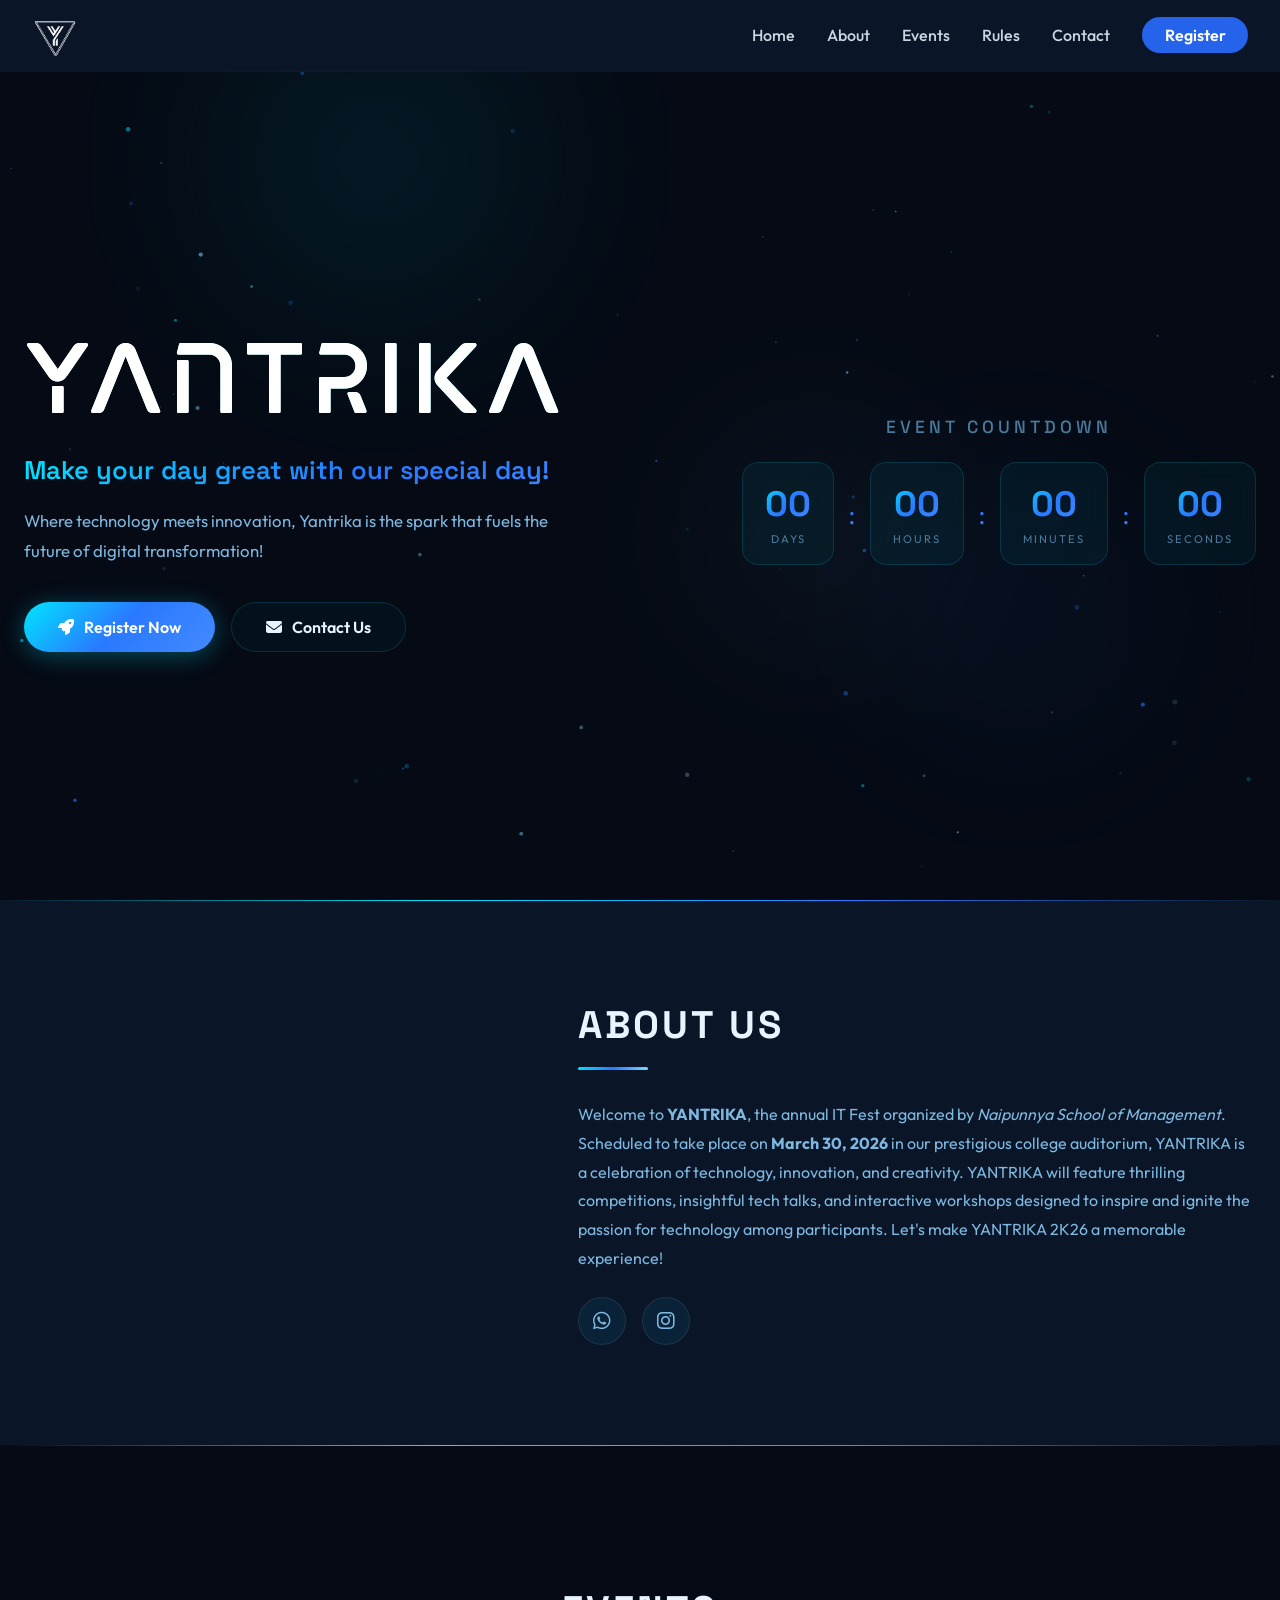
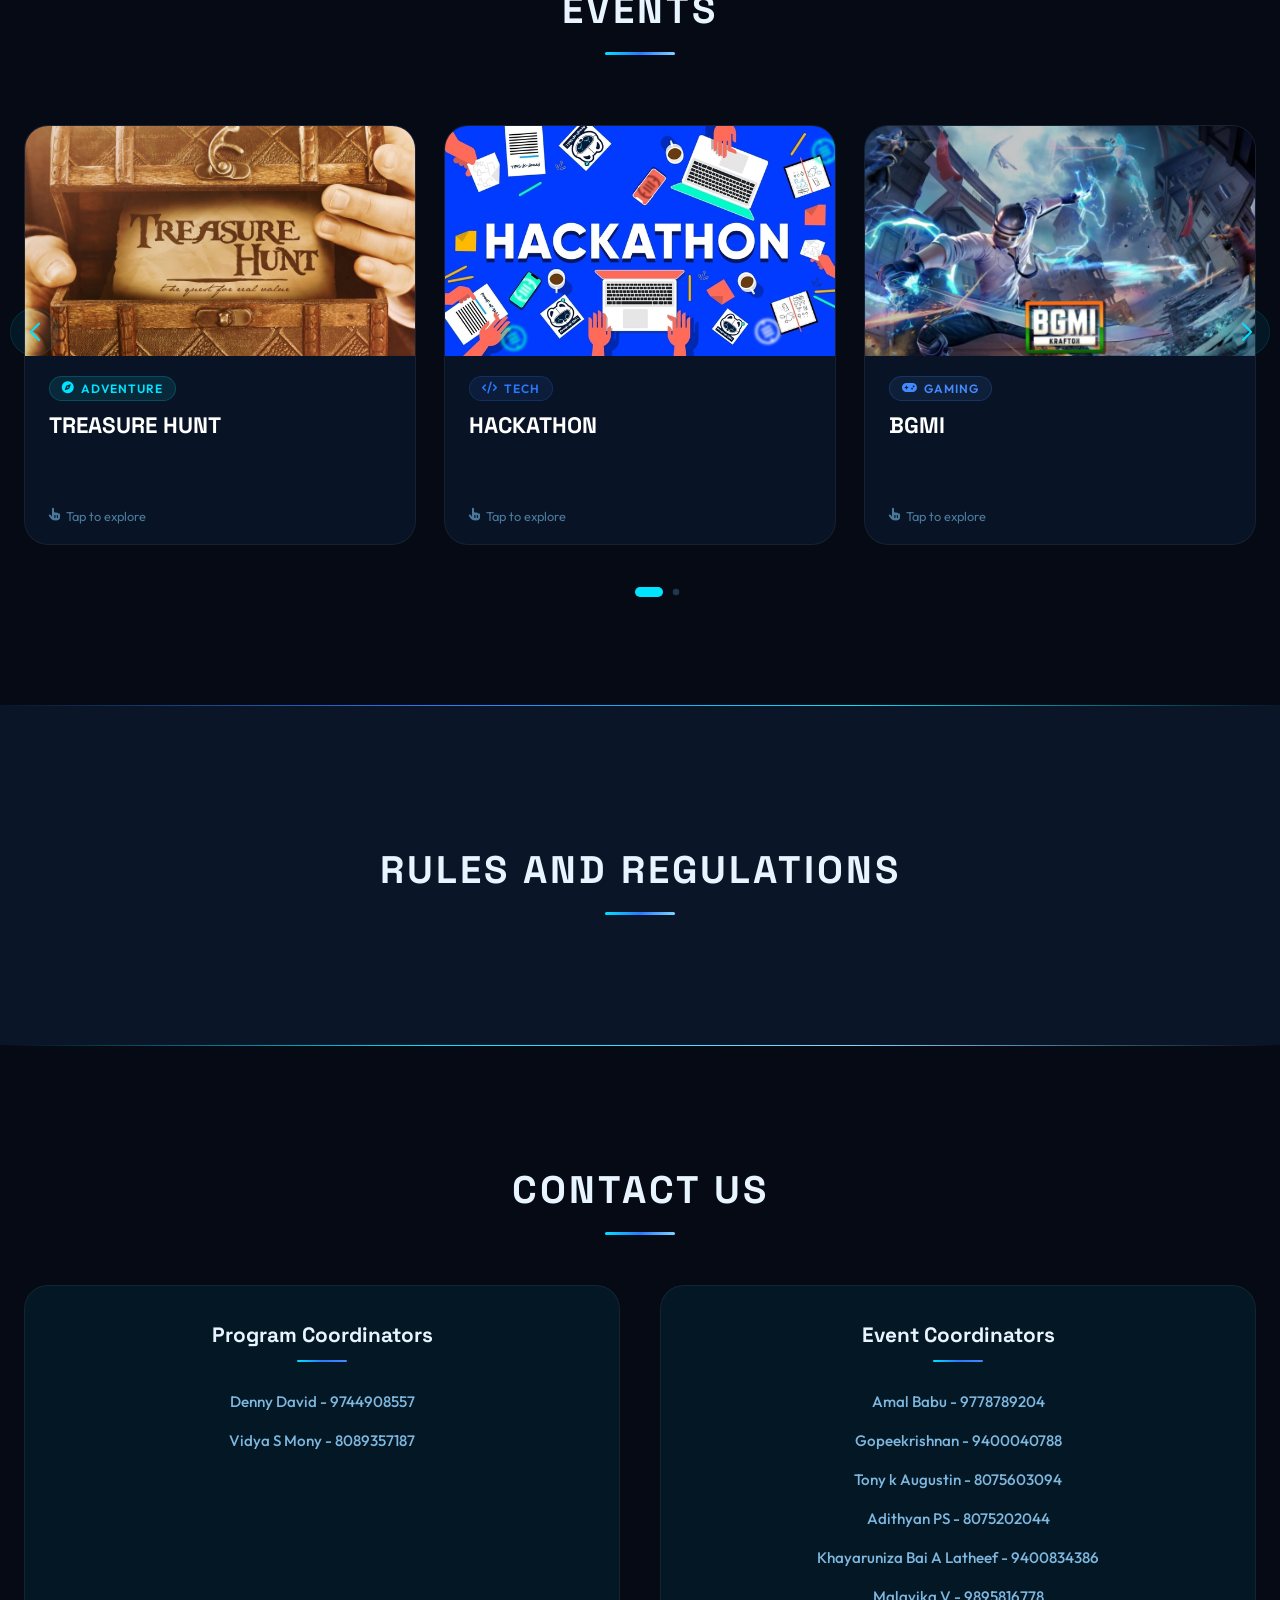
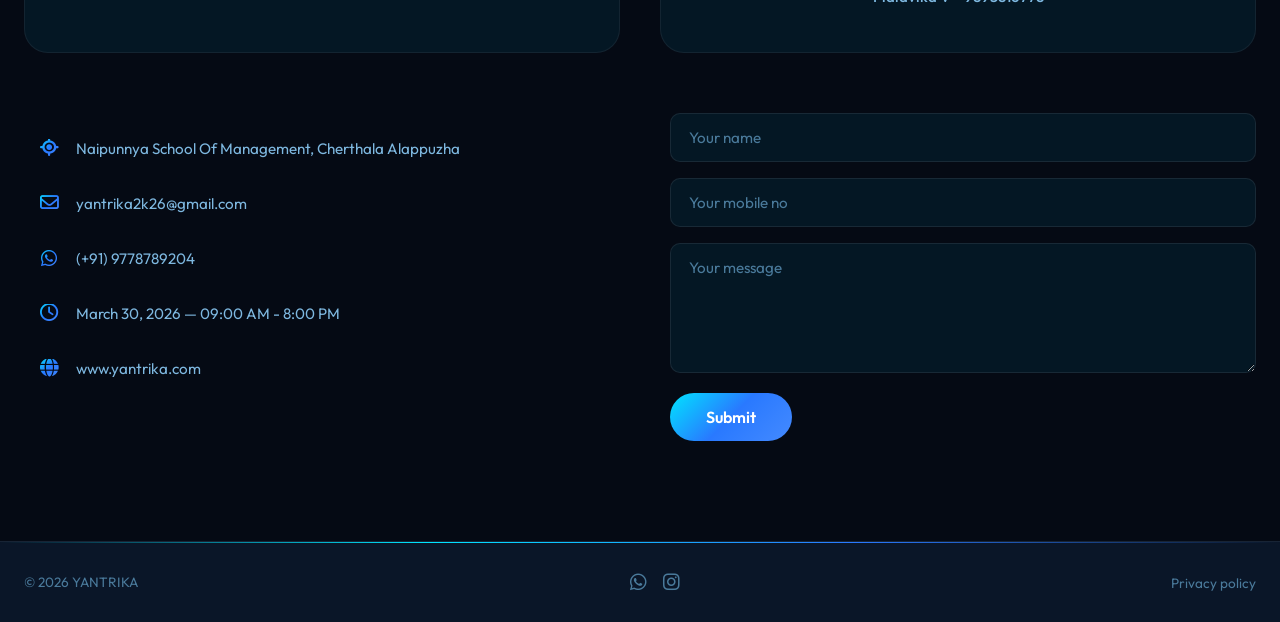
==== index.html @ 9c5369d5 "first commit" ====
<!DOCTYPE html>
<html lang="en">
  <head>
    <meta charset="UTF-8" />
    <meta name="viewport" content="width=device-width, initial-scale=1.0" />
    <title>Yantrika 2K26 - IT Fest | Naipunnya School of Management</title>
    <meta name="description" content="YANTRIKA 2K26 — the annual IT Fest by Naipunnya School of Management. Competitions, tech talks, gaming, and more. Register now!" />
    <link rel="stylesheet" href="https://cdnjs.cloudflare.com/ajax/libs/font-awesome/6.6.0/css/all.min.css" />
    <link rel="stylesheet" href="https://cdn.jsdelivr.net/npm/swiper@11/swiper-bundle.min.css" />
    <script src="https://ajax.googleapis.com/ajax/libs/jquery/3.5.1/jquery.min.js"></script>
    <script type="module" src="https://ajax.googleapis.com/ajax/libs/model-viewer/4.0.0/model-viewer.min.js"></script>
    <link rel="stylesheet" href="./styles.css" />
  </head>
  <body>
    <!-- Navbar -->
    <header>
      <!-- <nav class="navbar">
        <a href="#" class="nav-logo">
          <h2 class="logo-text"><img src="./yantrika-images/yantrika.png" alt="Yantrika Logo"></h2>
        </a>
        <ul class="nav-menu">
          <button id="menu-close-button" class="fas fa-times"></button>
          <li class="nav-item"><a href="#" class="nav-link">Home</a></li>
          <li class="nav-item"><a href="#about" class="nav-link">About</a></li>
          <li class="nav-item"><a href="#events" class="nav-link">Events</a></li>
          <li class="nav-item"><a href="#rules" class="nav-link">Rules</a></li>
          <li class="nav-item"><a href="#contact" class="nav-link">Contact</a></li>
          <li class="nav-item"><a href="https://docs.google.com/forms/d/e/1FAIpQLSdMAK3N2_PCzqhsFvhlyOdtZt3FZMfPoFVZkqa5NTaTAF0Fag/viewform?usp=dialog" class="nav-link register-link">Register</a></li>
        </ul>
        <button id="menu-open-button" class="fas fa-bars"></button>
      </nav> -->

      <nav class="navbar">
      <a href="index.html" class="nav-logo">
        <img src="./yantrika-images/yantrika.png" alt="Yantrika Logo" style="height:45px;">
      </a>
      <ul class="nav-menu">
        <button id="menu-close-button" class="fas fa-times"></button>
        <li class="nav-item"><a href="index.html" class="nav-link">Home</a></li>
        <li class="nav-item"><a href="index.html#about" class="nav-link">About</a></li>
        <li class="nav-item"><a href="index.html#events" class="nav-link">Events</a></li>
        <li class="nav-item"><a href="index.html#rules" class="nav-link">Rules</a></li>
        <li class="nav-item"><a href="index.html#contact" class="nav-link">Contact</a></li>
        <li class="nav-item"><a
            href="https://docs.google.com/forms/d/e/1FAIpQLSdMAK3N2_PCzqhsFvhlyOdtZt3FZMfPoFVZkqa5NTaTAF0Fag/viewform?usp=dialog"
            class="nav-link register-link">Register</a></li>
      </ul>
      <button id="menu-open-button" class="fas fa-bars"></button>
    </nav>
    </header>

    <main>
      <!-- Hero Section -->
      <section class="hero-section">
        <canvas id="particles-canvas"></canvas>
        <div class="hero-bg-gradient">
          <div class="hero-orb hero-orb-1"></div>
          <div class="hero-orb hero-orb-2"></div>
          <div class="hero-orb hero-orb-3"></div>
        </div>
        <div class="section-content">
          <div class="hero-details">
            <h1 class="title">YANTRIKA</h1>
            <h3 class="subtitle">Make your day great with our special day!</h3>
            <p class="description">Where technology meets innovation, Yantrika is the spark that fuels the future of digital transformation!</p>
            <div class="buttons">
              <a href="https://docs.google.com/forms/d/e/1FAIpQLSdMAK3N2_PCzqhsFvhlyOdtZt3FZMfPoFVZkqa5NTaTAF0Fag/viewform?usp=dialog" class="button order-now ripple-container"><i class="fas fa-rocket"></i> Register Now</a>
              <a href="#contact" class="button contact-us ripple-container"><i class="fas fa-envelope"></i> Contact Us</a>
            </div>
          </div>
          <!-- Countdown -->
          <div class="wrapper">
            <div class="countdown-title">Event Countdown</div>
            <div class="count-down">
              <div class="timer day"><div class="count"><div class="numb">00</div><div class="count-text">Days</div></div></div>
              <div class="clone">:</div>
              <div class="timer hour"><div class="count"><div class="numb">00</div><div class="count-text">Hours</div></div></div>
              <div class="clone">:</div>
              <div class="timer min"><div class="count"><div class="numb">00</div><div class="count-text">Minutes</div></div></div>
              <div class="clone">:</div>
              <div class="timer sec"><div class="count"><div class="numb">00</div><div class="count-text">Seconds</div></div></div>
            </div>
          </div>
        </div>
      </section>

      <!-- About Section -->
      <section class="about-section" id="about">
        <div class="section-content">
          <div class="about-image-wrapper reveal-left">
            <model-viewer src="./yantrika-images/yanthrika_blender1.gltf" id="threed" camera-controls auto-rotate disable-zoom interaction-prompt="none"></model-viewer>
          </div>
          <div class="about-details reveal-right">
            <h2 class="section-title">About Us</h2>
            <p class="text">Welcome to <strong>YANTRIKA</strong>, the annual IT Fest organized by <em>Naipunnya School of Management</em>.
                Scheduled to take place on <strong>March 30, 2026</strong> in our prestigious college auditorium, YANTRIKA is
                a celebration of technology, innovation, and creativity.
                YANTRIKA will feature thrilling competitions, insightful tech talks,
                and interactive workshops designed to inspire and ignite the passion for technology among participants.
                Let's make YANTRIKA 2K26 a memorable experience!</p>
            <div class="social-link-list">
              <a href="https://wa.me/+919744908557" class="social-link" aria-label="WhatsApp"><i class="fa-brands fa-whatsapp"></i></a>
              <a href="https://www.instagram.com/yantrika2k26/?utm_source=ig_web_button_share_sheet" class="social-link" aria-label="Instagram"><i class="fa-brands fa-instagram"></i></a>
            </div>
          </div>
        </div>
      </section>

      <!-- Events Section -->
      <section class="events-section" id="events">
        <h2 class="section-title reveal">Events</h2>
        <div class="events-carousel-wrapper">
          <div class="swiper events-swiper">
            <div class="swiper-wrapper">

              <!-- Event 1: Treasure Hunt -->
              <div class="swiper-slide">
                <div class="event-flip-card">
                  <div class="event-flip-inner">
                    <div class="event-flip-front">
                      <img src="./yantrika-images/Trsr-hunt.webp" alt="Treasure Hunt" class="event-card-img" draggable="false">
                      <div class="event-card-content">
                        <span class="event-card-badge"><i class="fas fa-compass"></i> Adventure</span>
                        <h3>TREASURE HUNT</h3>
                        <div class="tap-hint"><i class="fas fa-hand-pointer"></i> Tap to explore</div>
                      </div>
                    </div>
                    <div class="event-flip-back">
                      <h3>TREASURE HUNT</h3>
                      <p>Embark on an exciting adventure in our Treasure Hunt event! Solve clues, discover hidden treasures, and compete for amazing prizes in this fun and challenging race.</p>
                      <a href="./treasure-hunt.html" style="text-decoration: none;"><button class="event-register-btn ripple-container">
                        <span>Register Now</span> <i class="fas fa-arrow-right btn-arrow"></i>
                      </button></a>
                      <div class="back-close-hint">Tap again to go back</div>
                    </div>
                  </div>
                </div>
              </div>

              <!-- Event 2: Hackathon -->
              <div class="swiper-slide">
                <div class="event-flip-card" data-register="https://docs.google.com/forms/d/e/1FAIpQLSfTxFeyY2dZdS5rGk29DKZdwubO1NAHs0NLm7t6WOdiBeQDRw/viewform?usp=dialog">
                  <div class="event-flip-inner">
                    <div class="event-flip-front">
                      <img src="./yantrika-images/Hackathon.jpg" alt="Hackathon" class="event-card-img" draggable="false">
                      <div class="event-card-content">
                        <span class="event-card-badge tech"><i class="fas fa-code"></i> Tech</span>
                        <h3>HACKATHON</h3>
                        <div class="tap-hint"><i class="fas fa-hand-pointer"></i> Tap to explore</div>
                      </div>
                    </div>
                    <div class="event-flip-back">
                      <h3>HACKATHON</h3>
                      <p>Ready to code, create, and conquer? The Hackathon is an intense and exciting competition where innovators, developers, and problem-solvers come together to build creative tech solutions within a limited time.</p>
                      <a href="./hackathon.html" style="text-decoration: none;"><button class="event-register-btn ripple-container">
                        <span>Register Now</span> <i class="fas fa-arrow-right btn-arrow"></i>
                      </button></a>
                      <div class="back-close-hint">Tap again to go back</div>
                    </div>
                  </div>
                </div>
              </div>

              <!-- Event 3: BGMI -->
              <div class="swiper-slide">
                <div class="event-flip-card" data-register="https://docs.google.com/forms/d/e/1FAIpQLSdwTWVc3X33v26xczQDcJAd0901yVoDgQ051wmx0_SLptaxUA/viewform?usp=dialog">
                  <div class="event-flip-inner">
                    <div class="event-flip-front">
                      <img src="./yantrika-images/bgmi.jpg" alt="BGMI" class="event-card-img" draggable="false">
                      <div class="event-card-content">
                        <span class="event-card-badge gaming"><i class="fas fa-gamepad"></i> Gaming</span>
                        <h3>BGMI</h3>
                        <div class="tap-hint"><i class="fas fa-hand-pointer"></i> Tap to explore</div>
                      </div>
                    </div>
                    <div class="event-flip-back">
                      <h3>BGMI</h3>
                      <p>Join us for an action-packed BGMI Gaming Event! Show off your skills, compete with top players, and experience thrilling battles in the ultimate showdown.</p>
                      <a href="./bgmi.html" style="text-decoration: none;"><button class="event-register-btn ripple-container">
                        <span>Register Now</span> <i class="fas fa-arrow-right btn-arrow"></i>
                      </button></a>
                      <div class="back-close-hint">Tap again to go back</div>
                    </div>
                  </div>
                </div>
              </div>

              <!-- Event 4: Web Design -->
              <div class="swiper-slide">
                <div class="event-flip-card" data-register="https://docs.google.com/forms/d/e/1FAIpQLSd5yLmYo_FkUn02bh3rQQkKmn1keSuyJnhtq_fh2b7PnjoenA/viewform?usp=dialog">
                  <div class="event-flip-inner">
                    <div class="event-flip-front">
                      <img src="./yantrika-images/Webdev.jpg" alt="Web Design" class="event-card-img" draggable="false">
                      <div class="event-card-content">
                        <span class="event-card-badge creative"><i class="fas fa-palette"></i> Creative</span>
                        <h3>WEB DESIGN</h3>
                        <div class="tap-hint"><i class="fas fa-hand-pointer"></i> Tap to explore</div>
                      </div>
                    </div>
                    <div class="event-flip-back">
                      <h3>WEB DESIGN</h3>
                      <p>Join us for a dynamic Web Designing Event! Explore the latest trends, tools, and techniques to enhance your design skills and stay ahead.</p>
                      <a href="./web-designing.html" style="text-decoration: none;"><button class="event-register-btn ripple-container">
                        <span>Register Now</span> <i class="fas fa-arrow-right btn-arrow"></i>
                      </button></a>
                      <div class="back-close-hint">Tap again to go back</div>
                    </div>
                  </div>
                </div>
              </div>

              <!-- Event 5: Coding -->
              <div class="swiper-slide">
                <div class="event-flip-card" data-register="https://docs.google.com/forms/d/e/1FAIpQLSd638dTanWUEMoWxDBBDdJOHUmohN7UZIZ2NE_4yZ4W2M1hyg/viewform?usp=dialog">
                  <div class="event-flip-inner">
                    <div class="event-flip-front">
                      <img src="./yantrika-images/codingg.png" alt="Coding" class="event-card-img" draggable="false">
                      <div class="event-card-content">
                        <span class="event-card-badge tech"><i class="fas fa-terminal"></i> Tech</span>
                        <h3>CODING</h3>
                        <div class="tap-hint"><i class="fas fa-hand-pointer"></i> Tap to explore</div>
                      </div>
                    </div>
                    <div class="event-flip-back">
                      <h3>CODING</h3>
                      <p>A high-energy coding event where developers of all levels come together to solve challenges, showcase their skills, and innovate collaboratively.</p>
                      <a href="./coding.html" style="text-decoration: none;"><button class="event-register-btn ripple-container">
                        <span>Register Now</span> <i class="fas fa-arrow-right btn-arrow"></i>
                      </button></a>
                      <div class="back-close-hint">Tap again to go back</div>
                    </div>
                  </div>
                </div>
              </div>

            </div>
            <!-- Pagination -->
            <div class="swiper-pagination"></div>
          </div>
          <!-- Navigation -->
          <div class="swiper-button-prev"></div>
          <div class="swiper-button-next"></div>
        </div>
      </section>

      <!-- Rules Section -->
      <section class="rules-section" id="rules">
        <h2 class="section-title reveal">Rules And Regulations</h2>
      </section>

      <!-- Contact Section -->
      <section class="contact-section" id="contact">
        <h2 class="section-title reveal">Contact Us</h2>
        <div class="cordinators-container">
          <div class="program-cordinators reveal-left">
            <h2 class="contact-head">Program Coordinators</h2>
            <span class="pgm-cord">Denny David - 9744908557</span>
            <span class="pgm-cord">Vidya S Mony - 8089357187</span>
          </div>
          <div class="event-cordinators reveal-right">
            <h2 class="contact-head">Event Coordinators</h2>
            <span class="evnt-cord">Amal Babu - 9778789204</span>
            <span class="evnt-cord">Gopeekrishnan - 9400040788</span>
            <span class="evnt-cord">Tony k Augustin - 8075603094</span>
            <span class="evnt-cord">Adithyan PS - 8075202044</span>
            <span class="evnt-cord">Khayaruniza Bai A Latheef - 9400834386</span>
            <span class="evnt-cord">Malavika V - 9895816778</span>
          </div>
        </div>

        <div class="section-content reveal">
          <ul class="contact-info-list">
            <a href="https://maps.app.goo.gl/aeESE6d2q4P4LQjj7" class="contact-link">
              <li class="contact-info"><i class="fa-solid fa-location-crosshairs"></i><p>Naipunnya School Of Management, Cherthala Alappuzha</p></li>
            </a>
            <a href="mailto:yantrika2k25@gmail.com?subject=Yantrika Enquiry&body=Hello, I hope you are doing well!" class="contact-link">
              <li class="contact-info"><i class="fa-regular fa-envelope"></i><p>yantrika2k26@gmail.com</p></li>
            </a>
            <a href="https://wa.me/+919744908557" class="contact-link">
              <li class="contact-info"><i class="fa-brands fa-whatsapp"></i><p>(+91) 9778789204</p></li>
            </a>
            <li class="contact-info"><i class="fa-regular fa-clock"></i><p>March 30, 2026 — 09:00 AM - 8:00 PM</p></li>
            <a href="#" class="contact-link">
              <li class="contact-info"><i class="fa-solid fa-globe"></i><p>www.yantrika.com</p></li>
            </a>
          </ul>

          <form id="submit-form" class="contact-form" action="">
            <input type="text" placeholder="Your name" class="form-input" name="name" required />
            <input type="number" placeholder="Your mobile no" class="form-input" name="phoneno" required />
            <textarea placeholder="Your message" class="form-input" name="message" required></textarea>
            <div class="btn-container">
              <button type="submit" class="submit-button ripple-container" id="loadbtn">
                <span id="submit-text">Submit</span>
                <div class="loader" id="loader"></div>
              </button>
            </div>
          </form>
        </div>
      </section>

      <!-- Footer -->
      <footer class="footer-section">
        <div class="section-content">
          <p class="copyright-text">&copy; 2026 YANTRIKA</p>
          <div class="social-link-list">
            <a href="https://wa.me/+919744908557" class="social-link" aria-label="WhatsApp"><i class="fa-brands fa-whatsapp"></i></a>
            <a href="https://www.instagram.com/yantrika_2k25?utm_source=ig_web_button_share_sheet&igsh=ZDNlZDc0MzIxNw==" class="social-link" aria-label="Instagram"><i class="fa-brands fa-instagram"></i></a>
          </div>
          <p class="policy-text"><a href="#" class="policy-link">Privacy policy</a></p>
        </div>
      </footer>
    </main>

    <script src="https://cdn.jsdelivr.net/npm/swiper@11/swiper-bundle.min.js"></script>
    <script>
      // ============ PARTICLE SYSTEM (Mouse-Interactive) ============
      const canvas = document.getElementById('particles-canvas');
      const ctx = canvas.getContext('2d');
      let particles = [];
      const PARTICLE_COUNT = 70;
      let mouseX = -1000, mouseY = -1000;

      function resizeCanvas() {
        canvas.width = window.innerWidth;
        canvas.height = window.innerHeight;
      }
      resizeCanvas();
      window.addEventListener('resize', resizeCanvas);

      // Track mouse for particle repulsion
      document.addEventListener('mousemove', (e) => {
        mouseX = e.clientX;
        mouseY = e.clientY;
      });
      document.addEventListener('mouseleave', () => {
        mouseX = -1000;
        mouseY = -1000;
      });

      class Particle {
        constructor() { this.reset(); }
        reset() {
          this.x = Math.random() * canvas.width;
          this.y = Math.random() * canvas.height;
          this.size = Math.random() * 2 + 0.5;
          this.baseSpeedX = (Math.random() - 0.5) * 0.4;
          this.baseSpeedY = (Math.random() - 0.5) * 0.4;
          this.speedX = this.baseSpeedX;
          this.speedY = this.baseSpeedY;
          this.opacity = Math.random() * 0.5 + 0.1;
          const colors = ['0,229,255', '41,121,255', '128,216,255', '68,138,255'];
          this.color = colors[Math.floor(Math.random() * colors.length)];
        }
        update() {
          // Mouse repulsion
          const dx = this.x - mouseX;
          const dy = this.y - mouseY;
          const dist = Math.sqrt(dx * dx + dy * dy);
          if (dist < 120) {
            const force = (120 - dist) / 120;
            this.speedX = this.baseSpeedX + (dx / dist) * force * 2;
            this.speedY = this.baseSpeedY + (dy / dist) * force * 2;
          } else {
            this.speedX += (this.baseSpeedX - this.speedX) * 0.05;
            this.speedY += (this.baseSpeedY - this.speedY) * 0.05;
          }
          this.x += this.speedX;
          this.y += this.speedY;
          if (this.x < 0 || this.x > canvas.width || this.y < 0 || this.y > canvas.height) this.reset();
        }
        draw() {
          ctx.beginPath();
          ctx.arc(this.x, this.y, this.size, 0, Math.PI * 2);
          ctx.fillStyle = `rgba(${this.color},${this.opacity})`;
          ctx.fill();
        }
      }

      for (let i = 0; i < PARTICLE_COUNT; i++) particles.push(new Particle());

      function connectParticles() {
        for (let a = 0; a < particles.length; a++) {
          for (let b = a + 1; b < particles.length; b++) {
            const dx = particles[a].x - particles[b].x;
            const dy = particles[a].y - particles[b].y;
            const dist = Math.sqrt(dx * dx + dy * dy);
            if (dist < 140) {
              ctx.beginPath();
              ctx.strokeStyle = `rgba(0,229,255,${0.06 * (1 - dist / 140)})`;
              ctx.lineWidth = 0.5;
              ctx.moveTo(particles[a].x, particles[a].y);
              ctx.lineTo(particles[b].x, particles[b].y);
              ctx.stroke();
            }
          }
        }
      }

      function animateParticles() {
        ctx.clearRect(0, 0, canvas.width, canvas.height);
        particles.forEach(p => { p.update(); p.draw(); });
        connectParticles();
        requestAnimationFrame(animateParticles);
      }
      animateParticles();

      // ============ SCROLL REVEAL (Staggered) ============
      const revealElements = document.querySelectorAll('.reveal, .reveal-left, .reveal-right');
      const revealObserver = new IntersectionObserver((entries) => {
        entries.forEach((entry, i) => {
          if (entry.isIntersecting) {
            setTimeout(() => entry.target.classList.add('active'), i * 120);
            revealObserver.unobserve(entry.target);
          }
        });
      }, { threshold: 0.12 });
      revealElements.forEach(el => revealObserver.observe(el));

      // ============ NAVBAR SCROLL EFFECT ============
      window.addEventListener('scroll', () => {
        document.querySelector('header').classList.toggle('scrolled', window.scrollY > 50);
      });

      // ============ RIPPLE EFFECT ============
      document.querySelectorAll('.ripple-container').forEach(btn => {
        btn.addEventListener('click', function(e) {
          const ripple = document.createElement('span');
          ripple.classList.add('ripple');
          const rect = this.getBoundingClientRect();
          const size = Math.max(rect.width, rect.height);
          ripple.style.width = ripple.style.height = size + 'px';
          ripple.style.left = (e.clientX - rect.left - size / 2) + 'px';
          ripple.style.top = (e.clientY - rect.top - size / 2) + 'px';
          this.appendChild(ripple);
          setTimeout(() => ripple.remove(), 600);
        });
      });

      // ============ EVENT CARD FLIP ============
      document.querySelectorAll('.event-flip-card').forEach(card => {
        card.addEventListener('click', function(e) {
          // Don't flip if clicking the register button
          if (e.target.closest('.event-register-btn')) return;
          this.classList.toggle('flipped');
        });

        // Long-press glow effect (touch devices)
        let pressTimer;
        card.addEventListener('touchstart', function() {
          pressTimer = setTimeout(() => {
            this.classList.add('press-glow');
          }, 400);
        }, { passive: true });
        card.addEventListener('touchend', function() {
          clearTimeout(pressTimer);
          this.classList.remove('press-glow');
        }, { passive: true });
        card.addEventListener('touchmove', function() {
          clearTimeout(pressTimer);
          this.classList.remove('press-glow');
        }, { passive: true });
      });

      // ============ MAGNETIC TILT ON DESKTOP ============
      if (window.matchMedia('(hover: hover)').matches) {
        document.querySelectorAll('.event-flip-card').forEach(card => {
          card.addEventListener('mousemove', function(e) {
            if (this.classList.contains('flipped')) return;
            const rect = this.getBoundingClientRect();
            const x = e.clientX - rect.left;
            const y = e.clientY - rect.top;
            const centerX = rect.width / 2;
            const centerY = rect.height / 2;
            const rotateX = ((y - centerY) / centerY) * -8;
            const rotateY = ((x - centerX) / centerX) * 8;
            this.querySelector('.event-flip-inner').style.transform =
              `perspective(1200px) rotateX(${rotateX}deg) rotateY(${rotateY}deg)`;
          });
          card.addEventListener('mouseleave', function() {
            if (this.classList.contains('flipped')) {
              this.querySelector('.event-flip-inner').style.transform = 'rotateY(180deg)';
            } else {
              this.querySelector('.event-flip-inner').style.transform = '';
            }
          });
        });
      }

      // ============ SUBMIT BUTTON LOADER ============
      const loadBtn = document.getElementById("loadbtn");
      const loader = document.getElementById("loader");
      const sub_text = document.getElementById("submit-text");
      loadBtn.addEventListener('click', () => {
        loader.style.display = 'inline-block';
        sub_text.style.display = 'none';
        setTimeout(() => {
          loader.style.display = 'none';
          sub_text.style.display = 'inline-block';
        }, 8000);
      });

      // ============ FORM SUBMISSION ============
      $("#submit-form").submit((e) => {
        e.preventDefault();
        $.ajax({
          url: "https://script.google.com/macros/s/AKfycbwiqm01y6f_FlKu3QoY7FQ5zCDjpLobDaKp5ehYGedq3RtAhlD57obuj8NE7p3yIBYP0Q/exec",
          data: $("#submit-form").serialize(),
          method: "post",
          success: function(response) { alert("Form submitted successfully"); window.location.reload(); },
          error: function(err) { alert("Something went wrong"); window.location.href = "#contact"; }
        });
      });

      // ============ COUNTDOWN TIMER ============
      const day = document.querySelector(".day .numb");
      const hour = document.querySelector(".hour .numb");
      const min = document.querySelector(".min .numb");
      const sec = document.querySelector(".sec .numb");
      const countdownTimer = setInterval(() => {
        const now = new Date().getTime();
        const target = new Date('Mar 30, 2026 09:00:00').getTime();
        const diff = target - now;
        if (diff < 0) { clearInterval(countdownTimer); return; }
        const d = Math.floor(diff / (1000*60*60*24));
        const h = Math.floor((diff % (1000*60*60*24)) / (1000*60*60));
        const m = Math.floor((diff % (1000*60*60)) / (1000*60));
        const s = Math.floor((diff % (1000*60)) / 1000);
        day.innerHTML = d < 10 ? '0'+d : d;
        hour.innerHTML = h < 10 ? '0'+h : h;
        min.innerHTML = m < 10 ? '0'+m : m;
        sec.innerHTML = s < 10 ? '0'+s : s;
      }, 1000);

      // ============ MOBILE MENU ============
      // const navbarLinks = document.querySelectorAll(".nav-menu .nav-link");
      //  menuOpenButton = document.querySelector("#menu-open-button");
      //  menuCloseButton = document.querySelector("#menu-close-button");
      // menuOpenButton.addEventListener("click", () => document.body.classList.toggle("show-mobile-menu"));
      // menuCloseButton.addEventListener("click", () => menuOpenButton.click());
      // navbarLinks.forEach(link => link.addEventListener("click", () => menuOpenButton.click()));


      // ---------- mobile menu toggle (fixed: open button now toggles class) ----------
      const menuOpen = document.getElementById('menu-open-button');
      const menuClose = document.getElementById('menu-close-button');
      const body = document.body;

      if (menuOpen) {
        menuOpen.addEventListener('click', () => {
          // Toggle the mobile menu class
          body.classList.toggle('show-mobile-menu');
        });
      }

      if (menuClose) {
        menuClose.addEventListener('click', () => {
          body.classList.remove('show-mobile-menu');
        });
      }

      // close menu when any nav-link is clicked
      document.querySelectorAll('.nav-link').forEach(link => {
        link.addEventListener('click', () => {
          body.classList.remove('show-mobile-menu');
        });
      });

      // ============ EVENTS SWIPER CAROUSEL ============
      const eventsSwiper = new Swiper(".events-swiper", {
        loop: true,
        grabCursor: true,
        spaceBetween: 28,
        centeredSlides: false,
        pagination: {
          el: ".events-carousel-wrapper .swiper-pagination",
          clickable: true,
          dynamicBullets: true
        },
        navigation: {
          nextEl: ".events-carousel-wrapper .swiper-button-next",
          prevEl: ".events-carousel-wrapper .swiper-button-prev"
        },
        breakpoints: {
          0: { slidesPerView: 1, spaceBetween: 16 },
          640: { slidesPerView: 1.5, spaceBetween: 20 },
          768: { slidesPerView: 2, spaceBetween: 24 },
          1024: { slidesPerView: 3, spaceBetween: 28 }
        }
      });

      // ============ SMOOTH SCROLL WITH OFFSET ============
      document.querySelectorAll('a[href^="#"]').forEach(anchor => {
        anchor.addEventListener('click', function(e) {
          const targetId = this.getAttribute('href');
          if (targetId === '#') return;
          e.preventDefault();
          const target = document.querySelector(targetId);
          if (target) {
            const offset = document.querySelector('header').offsetHeight + 10;
            window.scrollTo({
              top: target.offsetTop - offset,
              behavior: 'smooth'
            });
          }
        });
      });

      // ============ TOUCH ACTIVE STATES ============
      document.querySelectorAll('.button, .submit-button, .social-link, .event-register-btn, .nav-link').forEach(el => {
        el.addEventListener('touchstart', function() { this.style.opacity = '0.85'; }, { passive: true });
        el.addEventListener('touchend', function() { this.style.opacity = ''; }, { passive: true });
      });
    </script>
  </body>
</html>
---- styles.css ----
/* Google Fonts */
@import url("https://fonts.googleapis.com/css2?family=Inter:wght@300;400;500;600;700&family=Space+Grotesk:wght@400;500;600;700&family=Outfit:wght@300;400;500;600;700&display=swap");

@font-face {
  font-family: "blade rounded";
  src: url("./yantrika-images/Bladerounded-Regular.ttf") format("truetype");
  font-weight: normal;
  font-style: normal;
}

/* === CSS RESET & TOKENS === */
*,
*::before,
*::after {
  margin: 0;
  padding: 0;
  box-sizing: border-box;
}

:root {
  --bg-primary: #050a14;
  --bg-secondary: #0a1628;
  --bg-tertiary: #0f1d33;
  --bg-card: rgba(10, 22, 40, 0.85);
  --bg-glass: rgba(0, 200, 255, 0.03);
  --bg-glass-strong: rgba(0, 200, 255, 0.07);
  --text-primary: #e8f4ff;
  --text-secondary: #7eb8e0;
  --text-muted: #4a7a9b;
  --accent-neon: #00e5ff;
  --accent-blue: #2979ff;
  --accent-ice: #80d8ff;
  --accent-electric: #448aff;
  --gradient-main: linear-gradient(135deg, #00e5ff, #2979ff, #80d8ff);
  --gradient-warm: linear-gradient(135deg, #00e5ff, #2979ff, #448aff);
  --gradient-cool: linear-gradient(135deg, #80d8ff, #00e5ff);
  --gradient-card: linear-gradient(135deg, rgba(0,229,255,0.1), rgba(41,121,255,0.1));
  --gradient-border: linear-gradient(135deg, #00e5ff, #2979ff, #80d8ff, #448aff);
  --glow-neon: 0 0 25px rgba(0,229,255,0.4);
  --glow-blue: 0 0 25px rgba(41,121,255,0.35);
  --glow-ice: 0 0 25px rgba(128,216,255,0.3);
  --radius-sm: 10px;
  --radius-md: 16px;
  --radius-lg: 24px;
  --radius-xl: 32px;
  --radius-full: 9999px;
  --max-width: 1300px;
  --transition: 0.35s cubic-bezier(0.4, 0, 0.2, 1);
  --spring: 0.5s cubic-bezier(0.34, 1.56, 0.64, 1);
}

html {
  scroll-behavior: smooth;
}
body {
  font-family: "Outfit", "Inter", sans-serif;
  background: var(--bg-primary);
  color: var(--text-primary);
  overflow-x: hidden;
  -webkit-tap-highlight-color: transparent;
}
ul {
  list-style: none;
}
a {
  text-decoration: none;
  color: inherit;
}
button {
  cursor: pointer;
  background: none;
  border: none;
  font-family: inherit;
}
img {
  max-width: 100%;
  display: block;
}

/* === UTILITY === */
.section-content {
  max-width: var(--max-width);
  margin: 0 auto;
  padding: 0 24px;
}

/* === SCROLL REVEAL ANIMATIONS === */
.reveal {
  opacity: 0;
  transform: translateY(50px);
  transition:
    opacity 0.9s cubic-bezier(0.16, 1, 0.3, 1),
    transform 0.9s cubic-bezier(0.16, 1, 0.3, 1);
}
.reveal.active {
  opacity: 1;
  transform: translateY(0);
}
.reveal-left {
  opacity: 0;
  transform: translateX(-70px);
  transition:
    opacity 0.9s cubic-bezier(0.16, 1, 0.3, 1),
    transform 0.9s cubic-bezier(0.16, 1, 0.3, 1);
}
.reveal-left.active {
  opacity: 1;
  transform: translateX(0);
}
.reveal-right {
  opacity: 0;
  transform: translateX(70px);
  transition:
    opacity 0.9s cubic-bezier(0.16, 1, 0.3, 1),
    transform 0.9s cubic-bezier(0.16, 1, 0.3, 1);
}
.reveal-right.active {
  opacity: 1;
  transform: translateX(0);
}

/* === RIPPLE EFFECT === */
.ripple-container {
  position: relative;
  overflow: hidden;
}
.ripple {
  position: absolute;
  border-radius: 50%;
  background: rgba(255, 255, 255, 0.25);
  transform: scale(0);
  animation: ripple-anim 0.6s ease-out forwards;
  pointer-events: none;
}
@keyframes ripple-anim {
  to {
    transform: scale(4);
    opacity: 0;
  }
}

/* === NAVBAR === */
header {
  position: fixed;
  top: 0;
  width: 100%;
  z-index: 100;
  background: rgba(9, 9, 11, 0.5);
  backdrop-filter: blur(24px);
  -webkit-backdrop-filter: blur(24px);
  border-bottom: 1px solid rgba(255, 255, 255, 0.05);
  transition: var(--transition);
}
header.scrolled {
  background: rgba(9, 9, 11, 0.92);
  box-shadow: 0 4px 40px rgba(0, 0, 0, 0.5);
}
/* .navbar {
  display: flex;
  align-items: center;
  justify-content: space-between;
  max-width: var(--max-width);
  margin: 0 auto;
  padding: 4px 24px;
}
.nav-logo .logo-text {
  display: flex;
  align-items: center;
}
.logo-text img {
  height: 70px;
  width: auto;
  transition: var(--transition);
}
.logo-text img:hover { filter: drop-shadow(0 0 12px rgba(0,229,255,0.5)); }
.nav-menu {
  display: flex;
  gap: 6px;
  align-items: center;
}
.nav-menu .nav-link {
  padding: 8px 18px;
  color: var(--text-secondary);
  font-size: 0.95rem;
  font-weight: 500;
  border-radius: var(--radius-full);
  transition: var(--transition);
  position: relative;
}
.nav-menu .nav-link:hover {
  color: #fff;
  background: var(--bg-glass-strong);
}
.nav-menu .nav-link::after {
  content: "";
  position: absolute;
  bottom: 2px;
  left: 50%;
  transform: translateX(-50%) scaleX(0);
  width: 20px; height: 2px; background: var(--accent-neon); border-radius: 2px;
  transition: transform 0.3s cubic-bezier(0.34, 1.56, 0.64, 1);
}
.nav-menu .nav-link:hover::after {
  transform: translateX(-50%) scaleX(1);
}
.nav-menu .nav-link.register-link {
  background: var(--gradient-warm);
  color: #fff;
  padding: 8px 24px;
  font-weight: 600;
  border-radius: var(--radius-full);
}
.nav-menu .nav-link.register-link::after {
  display: none;
}
.nav-menu .nav-link.register-link:hover {
  opacity: 0.9; box-shadow: var(--glow-neon);
  transform: translateY(-1px);
}
.navbar #menu-open-button,
.navbar #menu-close-button {
  display: none;
} */

.navbar {
      max-width: 1300px;
      margin: 0 auto;
      padding: 0.8rem 2rem;
      display: flex;
      align-items: center;
      position: relative;
      justify-content: space-between;
      background: var(--bg-secondary);
    }

    .nav-logo img {
      height: 70px;
      display: flex;
      width: auto;
    }

    .nav-menu {
      display: flex;
      list-style: none;
      gap: 2rem;
      background: var(--bg-secondary);
      position: relative;
      align-items: center;
    }

    .nav-link {
      text-decoration: none;
      color: #cbd5e0;
      font-weight: 500;
      transition: color 0.2s;
      font-size: 1rem;
    }

    .nav-link:hover {
      color: #60a5fa;
      /* accent blue */
    }

    .register-link {
      background: #2563eb;
      color: white;
      padding: 0.5rem 1.4rem;
      border-radius: 40px;
      font-weight: 600;
    }

    .register-link:hover {
      background: #3b82f6;
      color: white;
    }

    #menu-open-button,
    #menu-close-button {
      display: none;
      background: none;
      border: none;
      color: white;
      font-size: 1.8rem;
      cursor: pointer;
      margin-right: 30px;
    }

/* === HERO SECTION === */
.hero-section {
  min-height: 100vh;
  position: relative;
  overflow: hidden;
  background: var(--bg-primary);
}
#particles-canvas {
  position: absolute;
  top: 0;
  left: 0;
  width: 100%;
  height: 100%;
  z-index: 1;
  pointer-events: none;
}
.hero-section .hero-bg-gradient {
  position: absolute;
  top: 0;
  left: 0;
  width: 100%;
  height: 100%;
  z-index: 1;
}
.hero-orb {
  position: absolute;
  border-radius: 50%;
  filter: blur(80px);
  opacity: 0.4;
  animation: orbFloat 8s ease-in-out infinite;
}
.hero-orb-1 {
  width: 500px; height: 500px; top: -10%; left: 10%;
  background: radial-gradient(circle, rgba(0,229,255,0.25), transparent 70%);
  animation-delay: 0s;
}
.hero-orb-2 {
  width: 400px; height: 400px; bottom: 10%; right: 5%;
  background: radial-gradient(circle, rgba(41,121,255,0.2), transparent 70%);
  animation-delay: -3s;
}
.hero-orb-3 {
  width: 350px; height: 350px; top: 40%; left: 50%;
  background: radial-gradient(circle, rgba(128,216,255,0.18), transparent 70%);
  animation-delay: -5s;
}
@keyframes orbFloat {
  0%,
  100% {
    transform: translate(0, 0) scale(1);
  }
  33% {
    transform: translate(30px, -20px) scale(1.05);
  }
  66% {
    transform: translate(-20px, 15px) scale(0.95);
  }
}

.hero-section .section-content {
  display: flex;
  align-items: center;
  justify-content: space-between;
  min-height: 100vh;
  padding-top: 80px;
  position: relative;
  z-index: 2;
}
.hero-details {
  max-width: 55%;
}
.hero-details .title {
  font-family: "blade rounded";
  font-size: clamp(48px, 8vw, 100px);
  color: #fff;
  letter-spacing: 6px;
  line-height: 1.1;
  background: linear-gradient(135deg, #fff 0%, #00e5ff 50%, #80d8ff 100%);
  /* -webkit-background-clip: text; -webkit-text-fill-color: transparent; */
  background-clip: text;
  animation: titleShimmer 4s ease-in-out infinite;
  background-size: 200% 200%;
}
@keyframes titleShimmer {
  0%,
  100% {
    background-position: 0% 50%;
  }
  50% {
    background-position: 100% 50%;
  }
}
.hero-details .subtitle {
  font-family: "Space Grotesk", sans-serif;
  font-size: clamp(1.1rem, 2.5vw, 1.6rem);
  font-weight: 600;
  margin-top: 16px;
  background: var(--gradient-warm);
  -webkit-background-clip: text;
  -webkit-text-fill-color: transparent;
  background-clip: text;
}
.hero-details .description {
  max-width: 80%;
  margin: 20px 0 36px;
  font-size: 1.05rem;
  color: var(--text-secondary);
  line-height: 1.8;
}
.hero-details .buttons {
  display: flex;
  gap: 16px;
  flex-wrap: wrap;
}
.hero-details .button {
  padding: 14px 34px;
  border-radius: var(--radius-full);
  font-size: 1rem;
  font-weight: 600;
  transition: var(--transition);
  display: inline-flex;
  align-items: center;
  gap: 10px;
  position: relative;
  overflow: hidden;
}
.hero-details .button.order-now {
  background: var(--gradient-warm); color: #fff;
  box-shadow: 0 4px 25px rgba(0,229,255,0.3);
}
.hero-details .button.order-now:hover {
  transform: translateY(-3px) scale(1.02);
  box-shadow: 0 10px 40px rgba(0,229,255,0.45);
}
.hero-details .button.order-now:active {
  transform: translateY(0) scale(0.98);
}
.hero-details .button.contact-us {
  border: 1.5px solid rgba(0,229,255,0.15); color: var(--text-primary);
  background: var(--bg-glass);
}
.hero-details .button.contact-us:hover {
  border-color: var(--accent-neon); color: var(--accent-neon);
  background: rgba(0,229,255,0.08); transform: translateY(-3px);
}
.hero-details .button.contact-us:active {
  transform: translateY(0) scale(0.98);
}

/* === COUNTDOWN === */
.wrapper {
  text-align: center;
  padding: 0;
}
.wrapper .countdown-title {
  font-family: "Space Grotesk", sans-serif;
  font-size: 1.1rem;
  font-weight: 500;
  color: var(--text-muted);
  text-transform: uppercase;
  letter-spacing: 4px;
  margin-bottom: 24px;
}
.count-down {
  display: flex;
  align-items: center;
  justify-content: center;
  gap: 14px;
}
.count-down .timer {
  background: rgba(0,229,255,0.05); border: 1px solid rgba(0,229,255,0.15);
  border-radius: var(--radius-md); padding: 18px 22px; min-width: 85px;
  backdrop-filter: blur(10px); transition: var(--transition);
  position: relative; overflow: hidden;
}
.count-down .timer::before {
  content: ""; position: absolute; inset: 0;
  background: linear-gradient(135deg, rgba(0,229,255,0.08), rgba(41,121,255,0.05));
  opacity: 0;
  transition: opacity 0.3s;
}
.count-down .timer:hover::before {
  opacity: 1;
}
.count-down .timer:hover { transform: translateY(-2px); box-shadow: var(--glow-neon); }
.count-down .timer .numb {
  font-family: "Space Grotesk", sans-serif;
  font-size: 2.2rem;
  font-weight: 700;
  background: var(--gradient-warm);
  -webkit-background-clip: text;
  -webkit-text-fill-color: transparent;
  background-clip: text;
  position: relative;
  z-index: 1;
}
.count-down .timer .count-text {
  font-size: 0.7rem;
  color: var(--text-muted);
  text-transform: uppercase;
  letter-spacing: 2px;
  margin-top: 6px;
  position: relative;
  z-index: 1;
}
.count-down .clone {
  font-size: 1.8rem;
  font-weight: 300;
  background: var(--gradient-warm);
  -webkit-background-clip: text;
  -webkit-text-fill-color: transparent;
  background-clip: text;
}

/* === SECTION TITLES === */
.section-title {
  font-family: "Space Grotesk", sans-serif;
  text-align: center;
  font-size: clamp(1.6rem, 3.5vw, 2.4rem);
  font-weight: 700;
  padding: 60px 0 50px;
  text-transform: uppercase;
  letter-spacing: 3px;
}
.section-title::after {
  content: "";
  display: block;
  width: 70px;
  height: 3px;
  margin: 18px auto 0;
  background: var(--gradient-main);
  border-radius: var(--radius-full);
  animation: titleLineGlow 2s ease-in-out infinite;
}
@keyframes titleLineGlow {
  0%, 100% { box-shadow: 0 0 8px rgba(0,229,255,0.3); width: 70px; }
  50% { box-shadow: 0 0 16px rgba(41,121,255,0.4); width: 90px; }
}

/* === ABOUT SECTION === */
.about-section {
  padding: 100px 0;
  background: var(--bg-secondary);
  position: relative;
}
.about-section::before {
  content: ""; position: absolute; top: 0; left: 0; right: 0; height: 1px;
  background: linear-gradient(90deg, transparent, var(--accent-neon), var(--accent-blue), transparent);
}
.about-section .section-content {
  display: flex;
  gap: 60px;
  align-items: center;
  justify-content: space-between;
}
.about-section .about-image-wrapper {
  flex-shrink: 0;
}
#threed {
  height: 420px;
  width: 380px;
}
.about-section .about-details {
  max-width: 55%;
}
.about-section .about-details .section-title {
  padding: 0;
  text-align: left;
}
.about-section .about-details .section-title::after {
  margin: 18px 0 0;
}
.about-section .about-details .text {
  line-height: 1.8;
  margin: 30px 0 24px;
  font-size: 1rem;
  color: var(--text-secondary);
}
.about-section .social-link-list {
  display: flex;
  gap: 16px;
}
.about-section .social-link-list .social-link {
  width: 48px;
  height: 48px;
  display: flex;
  align-items: center;
  justify-content: center;
  border-radius: var(--radius-full);
  background: var(--bg-glass-strong);
  border: 1px solid rgba(255, 255, 255, 0.08);
  color: var(--text-secondary);
  font-size: 1.25rem;
  transition: var(--spring);
}
.about-section .social-link-list .social-link:hover {
  color: #fff; border-color: var(--accent-neon);
  box-shadow: var(--glow-neon); transform: translateY(-4px) scale(1.1);
}
.about-section .social-link-list .social-link:active {
  transform: translateY(0) scale(0.95);
}

/* === EVENTS SECTION === */
.events-section {
  padding: 80px 0 100px;
  background: var(--bg-primary);
  position: relative;
}
.events-section::before {
  content: ""; position: absolute; top: 0; left: 0; right: 0; height: 1px;
  background: linear-gradient(90deg, transparent, var(--accent-neon), var(--accent-electric), transparent);
}

/* Swiper Carousel */
.events-carousel-wrapper {
  max-width: var(--max-width);
  margin: 0 auto;
  padding: 0 24px;
  position: relative;
}
.events-swiper {
  overflow: hidden;
  padding: 20px 0 60px;
}
.events-swiper .swiper-slide {
  height: auto;
}

/* Flip Card */
.event-flip-card {
  perspective: 1200px;
  width: 100%;
  height: 420px;
  cursor: pointer;
  -webkit-tap-highlight-color: transparent;
}
.event-flip-inner {
  position: relative;
  width: 100%;
  height: 100%;
  transition: transform 0.7s cubic-bezier(0.4, 0, 0.2, 1);
  transform-style: preserve-3d;
}
.event-flip-card.flipped .event-flip-inner {
  transform: rotateY(180deg);
}

.event-flip-front,
.event-flip-back {
  position: absolute;
  inset: 0;
  border-radius: var(--radius-lg);
  backface-visibility: hidden;
  -webkit-backface-visibility: hidden;
  overflow: hidden;
}

/* Front of card */
.event-flip-front {
  background: var(--bg-card);
  border: 1px solid rgba(255, 255, 255, 0.06);
  display: flex;
  flex-direction: column;
}
.event-flip-front .event-card-img {
  width: 100%;
  height: 55%;
  object-fit: cover;
  transition: transform 0.5s ease;
}
.event-flip-card:hover .event-card-img {
  transform: scale(1.05);
}
.event-flip-front .event-card-content {
  padding: 20px 24px;
  flex: 1;
  display: flex;
  flex-direction: column;
  justify-content: center;
}
.event-card-badge {
  display: inline-flex; align-items: center; gap: 6px;
  padding: 4px 12px; border-radius: var(--radius-full); font-size: 0.75rem;
  font-weight: 600; text-transform: uppercase; letter-spacing: 1px;
  width: fit-content; margin-bottom: 10px;
  background: rgba(0,229,255,0.1); color: var(--accent-neon);
  border: 1px solid rgba(0,229,255,0.2);
}
.event-card-badge.tech { background: rgba(41,121,255,0.1); color: var(--accent-blue); border-color: rgba(41,121,255,0.2); }
.event-card-badge.gaming { background: rgba(68,138,255,0.1); color: var(--accent-electric); border-color: rgba(68,138,255,0.2); }
.event-card-badge.creative { background: rgba(128,216,255,0.1); color: var(--accent-ice); border-color: rgba(128,216,255,0.2); }

.event-flip-front h3 {
  font-family: "Space Grotesk", sans-serif;
  font-size: 1.4rem;
  font-weight: 700;
  color: #fff;
  margin-bottom: 8px;
}
.event-flip-front .tap-hint {
  font-size: 0.8rem;
  color: var(--text-muted);
  display: flex;
  align-items: center;
  gap: 6px;
  margin-top: auto;
}
.tap-hint i {
  animation: tapPulse 2s ease-in-out infinite;
}
@keyframes tapPulse {
  0%,
  100% {
    transform: scale(1);
    opacity: 0.6;
  }
  50% {
    transform: scale(1.2);
    opacity: 1;
  }
}

/* Back of card */
.event-flip-back {
  background: var(--bg-card);
  border: 1px solid rgba(255, 255, 255, 0.06);
  transform: rotateY(180deg);
  display: flex;
  flex-direction: column;
  padding: 28px;
  position: relative;
}
.event-flip-back::before {
  content: "";
  position: absolute;
  inset: 0;
  border-radius: var(--radius-lg);
  padding: 1.5px;
  background: var(--gradient-border);
  -webkit-mask:
    linear-gradient(#fff 0 0) content-box,
    linear-gradient(#fff 0 0);
  mask:
    linear-gradient(#fff 0 0) content-box,
    linear-gradient(#fff 0 0);
  -webkit-mask-composite: xor;
  mask-composite: exclude;
}
.event-flip-back h3 {
  font-family: "Space Grotesk", sans-serif;
  font-size: 1.3rem;
  font-weight: 700;
  color: #fff;
  margin-bottom: 16px;
  background: var(--gradient-warm);
  -webkit-background-clip: text;
  -webkit-text-fill-color: transparent;
  background-clip: text;
}
.event-flip-back p {
  font-size: 0.92rem;
  line-height: 1.75;
  color: var(--text-secondary);
  flex: 1;
}
.event-register-btn {
  display: inline-flex;
  align-items: center;
  justify-content: center;
  gap: 10px;
  padding: 12px 28px;
  border-radius: var(--radius-full);
  font-size: 0.95rem;
  font-weight: 600;
  color: #fff;
  background: var(--gradient-warm);
  border: none;
  cursor: pointer;
  transition: var(--transition);
  margin-top: 20px;
  width: 100%;
  font-family: "Outfit", sans-serif;
  position: relative;
  overflow: hidden;
}
.event-register-btn .btn-arrow {
  transition: transform 0.3s cubic-bezier(0.34, 1.56, 0.64, 1);
}
.event-register-btn:hover .btn-arrow {
  transform: translateX(4px);
}
.event-register-btn:hover {
  box-shadow: 0 8px 30px rgba(0,229,255,0.35);
  transform: translateY(-2px);
}
.event-register-btn:active {
  transform: translateY(0) scale(0.97);
}

.event-flip-back .back-close-hint {
  font-size: 0.75rem;
  color: var(--text-muted);
  text-align: center;
  margin-top: 12px;
}

/* Card hover glow */
.event-flip-card::after {
  content: "";
  position: absolute;
  inset: -2px;
  border-radius: var(--radius-lg);
  background: var(--gradient-border);
  opacity: 0;
  transition: opacity 0.4s;
  z-index: -1;
  filter: blur(12px);
}
.event-flip-card:hover::after {
  opacity: 0.3;
}

/* Long press glow */
.event-flip-card.press-glow::after {
  opacity: 0.6;
}

/* Swiper navigation */
.events-carousel-wrapper .swiper-button-next,
.events-carousel-wrapper .swiper-button-prev {
  color: var(--accent-neon); width: 48px; height: 48px;
  background: var(--bg-glass-strong); border: 1px solid rgba(0,229,255,0.1);
  border-radius: 50%; transition: var(--spring);
  top: 45%;
}
.events-carousel-wrapper .swiper-button-next::after,
.events-carousel-wrapper .swiper-button-prev::after { font-size: 18px; font-weight: 700; }
.events-carousel-wrapper .swiper-button-next:hover,
.events-carousel-wrapper .swiper-button-prev:hover {
  background: rgba(0,229,255,0.12); box-shadow: var(--glow-neon);
  transform: scale(1.1);
}
.events-carousel-wrapper .swiper-pagination-bullet {
  background: var(--text-muted);
  opacity: 0.4;
  transition: var(--transition);
  width: 10px;
  height: 10px;
}
.events-carousel-wrapper .swiper-pagination-bullet-active {
  background: var(--accent-neon); opacity: 1; width: 28px;
  border-radius: var(--radius-full);
}

/* === RULES SECTION === */
.rules-section {
  padding: 80px 0;
  background: var(--bg-secondary);
  position: relative;
  text-align: center;
}
.rules-section::before {
  content: ""; position: absolute; top: 0; left: 0; right: 0; height: 1px;
  background: linear-gradient(90deg, transparent, var(--accent-blue), var(--accent-neon), transparent);
}
.rules-section .section-title {
  color: var(--text-primary);
}

/* === CONTACT SECTION === */
.contact-section {
  padding: 60px 0 100px;
  background: var(--bg-primary);
  position: relative;
}
.contact-section::before {
  content: ""; position: absolute; top: 0; left: 0; right: 0; height: 1px;
  background: linear-gradient(90deg, transparent, var(--accent-neon), var(--accent-ice), transparent);
}
.contact-section .section-title {
  color: var(--text-primary);
}

/* Coordinators */
.cordinators-container {
  display: grid;
  grid-template-columns: 1fr 1fr;
  gap: 40px;
  max-width: var(--max-width);
  margin: 0 auto 60px;
  padding: 0 24px;
}
.program-cordinators,
.event-cordinators {
  background: var(--bg-glass-strong);
  border: 1px solid rgba(255, 255, 255, 0.06);
  border-radius: var(--radius-lg);
  padding: 36px 28px;
  text-align: center;
  transition: var(--transition);
  position: relative;
  overflow: hidden;
}
.program-cordinators::before,
.event-cordinators::before {
  content: "";
  position: absolute;
  top: 0;
  left: -100%;
  width: 100%;
  height: 2px;
  background: var(--gradient-main);
  transition: left 0.6s ease;
}
.program-cordinators:hover::before, .event-cordinators:hover::before { left: 0; }
.program-cordinators:hover, .event-cordinators:hover {
  border-color: rgba(0,229,255,0.15);
  box-shadow: 0 10px 40px rgba(0, 0, 0, 0.3);
  transform: translateY(-4px);
}

.contact-head {
  font-family: "Space Grotesk", sans-serif;
  font-size: 1.3rem;
  font-weight: 700;
  margin-bottom: 20px;
  color: var(--text-primary);
}
.contact-head::after {
  content: "";
  display: block;
  width: 50px;
  height: 2px;
  margin: 12px auto 0;
  background: var(--gradient-warm);
  border-radius: var(--radius-full);
}
.pgm-cord,
.evnt-cord {
  display: block;
  padding: 10px 0;
  color: var(--text-secondary);
  font-size: 0.95rem;
  font-weight: 500;
  user-select: auto;
  transition: var(--transition);
}
.pgm-cord:hover, .evnt-cord:hover { color: var(--accent-neon); }

/* Contact Info & Form */
.contact-section .section-content {
  display: flex;
  gap: 60px;
  align-items: flex-start;
  justify-content: space-between;
}
.contact-info-list {
  flex: 1;
}
.contact-info {
  display: flex;
  gap: 16px;
  margin: 16px 0;
  align-items: center;
  padding: 10px 14px;
  border-radius: var(--radius-sm);
  transition: var(--transition);
}
.contact-info:hover {
  background: var(--bg-glass-strong);
  transform: translateX(6px);
}
.contact-info i {
  font-size: 1.15rem;
  width: 22px;
  text-align: center;
  background: var(--gradient-warm);
  -webkit-background-clip: text;
  -webkit-text-fill-color: transparent;
  background-clip: text;
}
.contact-info p {
  color: var(--text-secondary);
  font-size: 0.95rem;
}
.contact-link {
  color: var(--text-secondary);
  transition: var(--transition);
}
.contact-link:hover { color: var(--accent-neon); }

.contact-form {
  flex: 1;
  max-width: 50%;
}
.contact-form .form-input {
  width: 100%;
  padding: 14px 18px;
  margin-bottom: 16px;
  font-size: 0.95rem;
  border-radius: var(--radius-sm);
  border: 1.5px solid rgba(255, 255, 255, 0.08);
  background: var(--bg-glass-strong);
  color: var(--text-primary);
  font-family: "Outfit", "Inter", sans-serif;
  outline: none;
  transition: var(--transition);
}
.contact-form .form-input::placeholder {
  color: var(--text-muted);
}
.contact-form .form-input:focus {
  border-color: var(--accent-neon);
  box-shadow: 0 0 0 3px rgba(0,229,255,0.1), 0 0 20px rgba(0,229,255,0.08);
}
.contact-form textarea.form-input {
  height: 130px;
  resize: vertical;
}
.submit-button {
  padding: 14px 36px;
  border-radius: var(--radius-full);
  border: none;
  background: var(--gradient-warm);
  color: #fff;
  font-size: 1rem;
  font-weight: 600;
  cursor: pointer;
  transition: var(--transition);
  display: inline-flex;
  align-items: center;
  gap: 10px;
  font-family: "Outfit", "Inter", sans-serif;
  position: relative;
  overflow: hidden;
}
.submit-button:hover {
  transform: translateY(-3px); box-shadow: 0 10px 35px rgba(0,229,255,0.4);
}
.submit-button:active {
  transform: translateY(0) scale(0.97);
}

/* Loader */
.loader {
  display: none;
  border: 3px solid rgba(255, 255, 255, 0.2);
  border-top: 3px solid #fff;
  border-radius: 50%;
  width: 20px;
  height: 20px;
  animation: spin 0.8s linear infinite;
}
@keyframes spin {
  to {
    transform: rotate(360deg);
  }
}

/* === FOOTER === */
.footer-section {
  padding: 28px 0;
  background: var(--bg-secondary);
  border-top: 1px solid rgba(255, 255, 255, 0.06);
  position: relative;
}
.footer-section::before {
  content: ""; position: absolute; top: 0; left: 0; right: 0; height: 1px;
  background: linear-gradient(90deg, transparent, var(--accent-neon), var(--accent-blue), transparent);
  animation: footerGlow 4s ease-in-out infinite;
}
@keyframes footerGlow {
  0%,
  100% {
    opacity: 0.5;
  }
  50% {
    opacity: 1;
  }
}
.footer-section .section-content {
  display: flex;
  align-items: center;
  justify-content: space-between;
}
.footer-section .copyright-text {
  color: var(--text-muted);
  font-size: 0.85rem;
}
.footer-section .social-link-list {
  display: flex;
  gap: 16px;
}
.footer-section .social-link {
  color: var(--text-muted);
  font-size: 1.2rem;
  transition: var(--spring);
}
.footer-section .social-link:hover { color: var(--accent-neon); transform: translateY(-3px) scale(1.15); }
.footer-section .policy-link {
  color: var(--text-muted);
  font-size: 0.85rem;
  transition: var(--transition);
}
.footer-section .policy-link:hover { color: var(--accent-neon); }

/* === RESPONSIVE — 1024px === */
@media (max-width: 1024px) {
  #threed {
    height: 350px;
    width: 320px;
  }
  .event-flip-card {
    height: 400px;
  }
}

/* === RESPONSIVE — 900px === */
@media (max-width: 900px) {
  body.show-mobile-menu {
    overflow: hidden;
  }
  body.show-mobile-menu header::before {
    content: "";
    position: fixed;
    inset: 0;
    backdrop-filter: blur(5px);
    background: rgba(0, 0, 0, 0.5);
    z-index: 99;
  }
  .navbar #menu-open-button,
  .navbar #menu-close-button {
    display: block;
    font-size: 1.5rem;
    color: var(--text-primary);
    z-index: 200;
    transition: var(--transition);
  }
  .navbar #menu-open-button:hover, .navbar #menu-close-button:hover { color: var(--accent-neon); }
  .navbar #menu-open-button:active,
  .navbar #menu-close-button:active {
    transform: scale(0.9);
  }
  .navbar .nav-menu {
    position: fixed;
    top: 0;
    left: -300px;
    height: 100%;
    width: 280px;
    flex-direction: column;
    padding-top: 80px;
    gap: 4px;
    border-right: 1px solid rgba(255, 255, 255, 0.06);
    z-index: 150;
    transition: left 0.35s cubic-bezier(0.4, 0, 0.2, 1);
    background: var(--bg-secondary);
  }
  body.show-mobile-menu .nav-menu {
    left: 0;
  }
  .navbar .nav-menu #menu-close-button {
    position: absolute;
    right: 20px;
    top: 24px;
  }
  .nav-menu .nav-link {
    display: block;
    padding: 14px 28px;
    font-size: 1.05rem;
    width: 100%;
    border-radius: var(--radius-sm);
  }
  .nav-menu .nav-link::after {
    display: none;
  }
  .nav-menu .nav-link:active { background: rgba(0,229,255,0.1); }

  .hero-section .section-content {
    flex-direction: column;
    text-align: center;
    padding: 100px 20px 40px;
    justify-content: center;
    gap: 40px;
  }
  .hero-details {
    max-width: 100%;
  }
  .hero-details .description {
    max-width: 100%;
  }
  .hero-details .buttons {
    justify-content: center;
  }
  .about-section .section-content {
    flex-direction: column-reverse;
    gap: 40px;
    text-align: center;
  }
  .about-section .about-details {
    max-width: 100%;
  }
  .about-section .about-details .section-title {
    text-align: center;
  }
  .about-section .about-details .section-title::after {
    margin: 18px auto 0;
  }
  .about-section .social-link-list {
    justify-content: center;
  }
  .contact-section .section-content {
    flex-direction: column;
    align-items: stretch;
  }
  .contact-form {
    max-width: 100% !important;
  }
  .cordinators-container {
    grid-template-columns: 1fr;
  }

  .events-carousel-wrapper .swiper-button-next,
  .events-carousel-wrapper .swiper-button-prev {
    width: 38px; height: 38px;
    top: 50%;
  }
  .events-carousel-wrapper .swiper-button-next::after,
  .events-carousel-wrapper .swiper-button-prev::after { font-size: 14px; }
}

/* === RESPONSIVE — 640px === */
@media (max-width: 640px) {
  .event-flip-card {
    height: 380px;
  }
  .count-down .timer {
    min-width: 64px;
    padding: 12px 14px;
  }
  .count-down .timer .numb {
    font-size: 1.6rem;
  }
  .count-down .clone {
    font-size: 1.3rem;
  }
  .wrapper .countdown-title {
    font-size: 0.9rem;
  }
  .footer-section .section-content {
    flex-direction: column;
    gap: 16px;
    text-align: center;
  }
  #threed {
    height: 300px;
    width: 260px;
  }
  .logo-text img {
    height: 55px;
  }
}

/* === RESPONSIVE — 400px === */
@media (max-width: 400px) {
  .count-down .timer {
    min-width: 56px;
    padding: 10px 10px;
  }
  .count-down .timer .numb {
    font-size: 1.3rem;
  }
  .count-down .timer .count-text {
    font-size: 0.6rem;
  }
  .count-down {
    gap: 6px;
  }
  #threed {
    height: 260px;
    width: 230px;
  }
  .event-flip-card {
    height: 360px;
  }
}
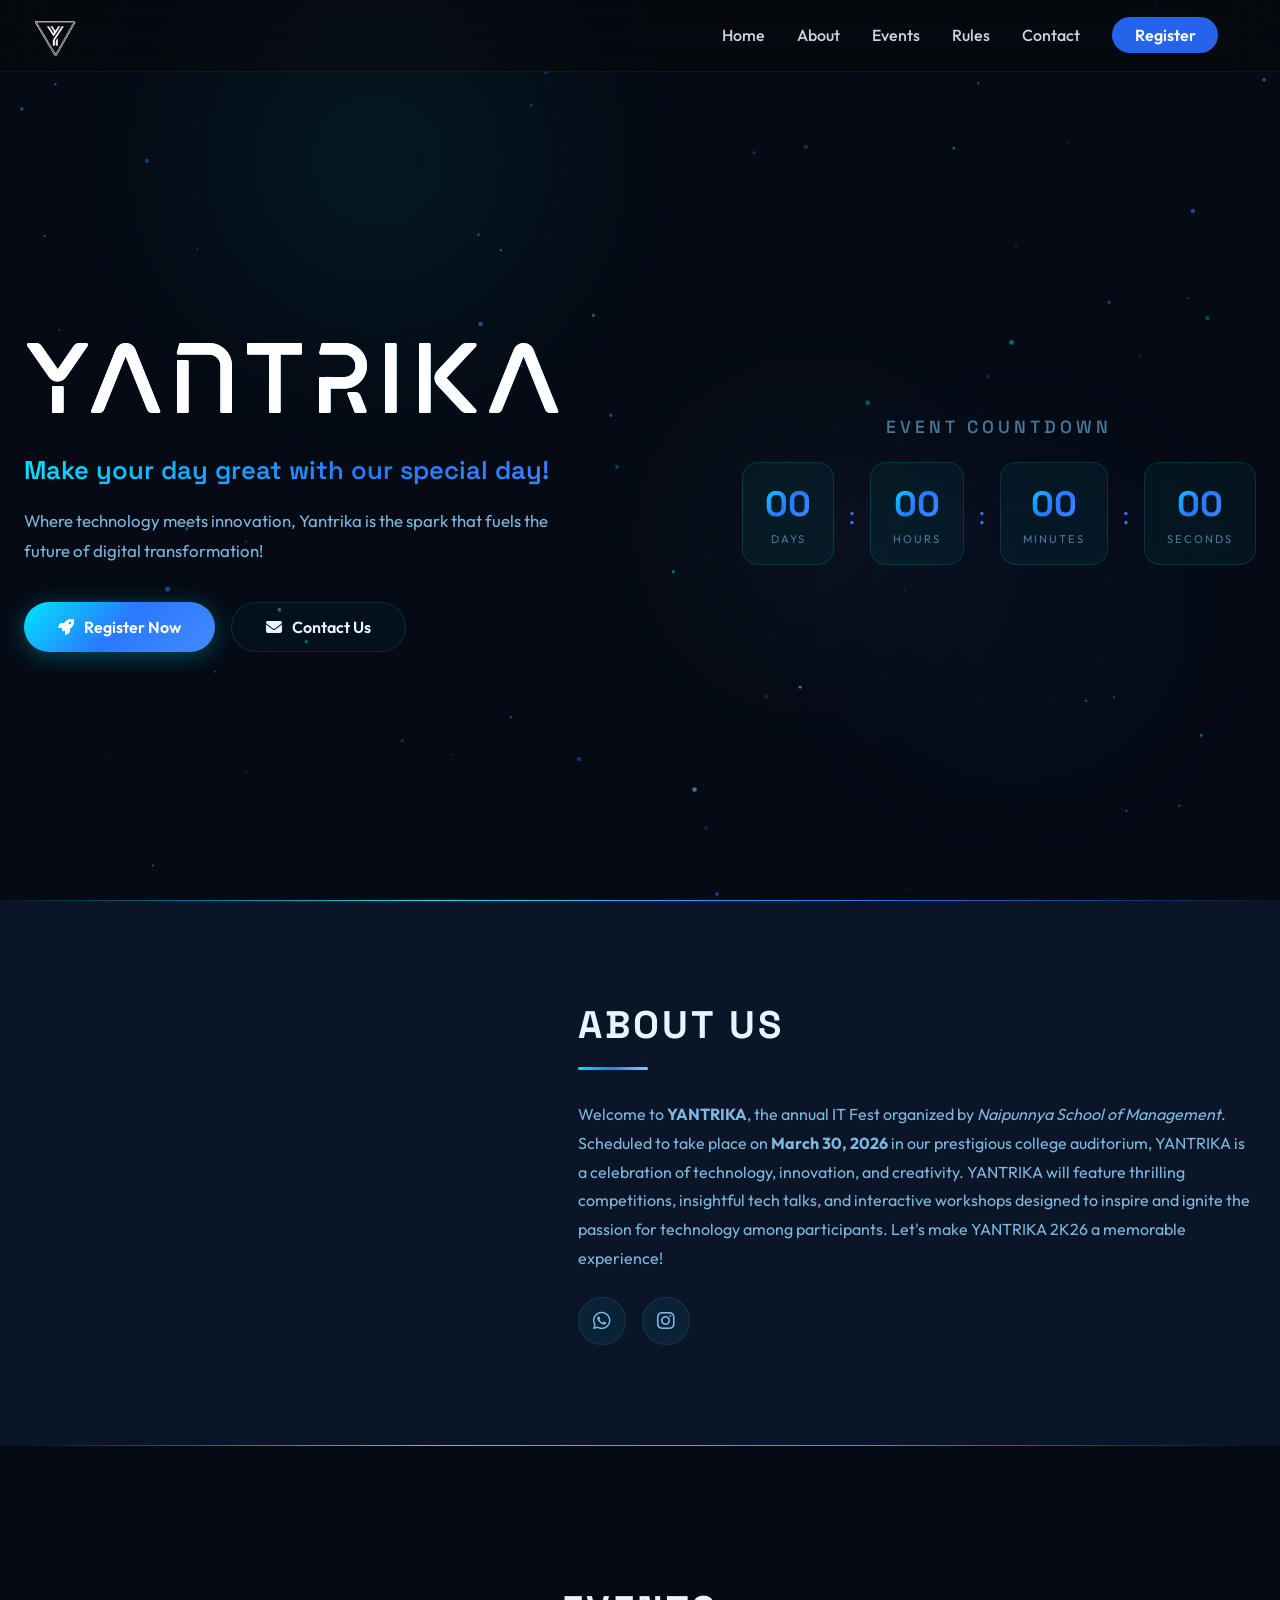
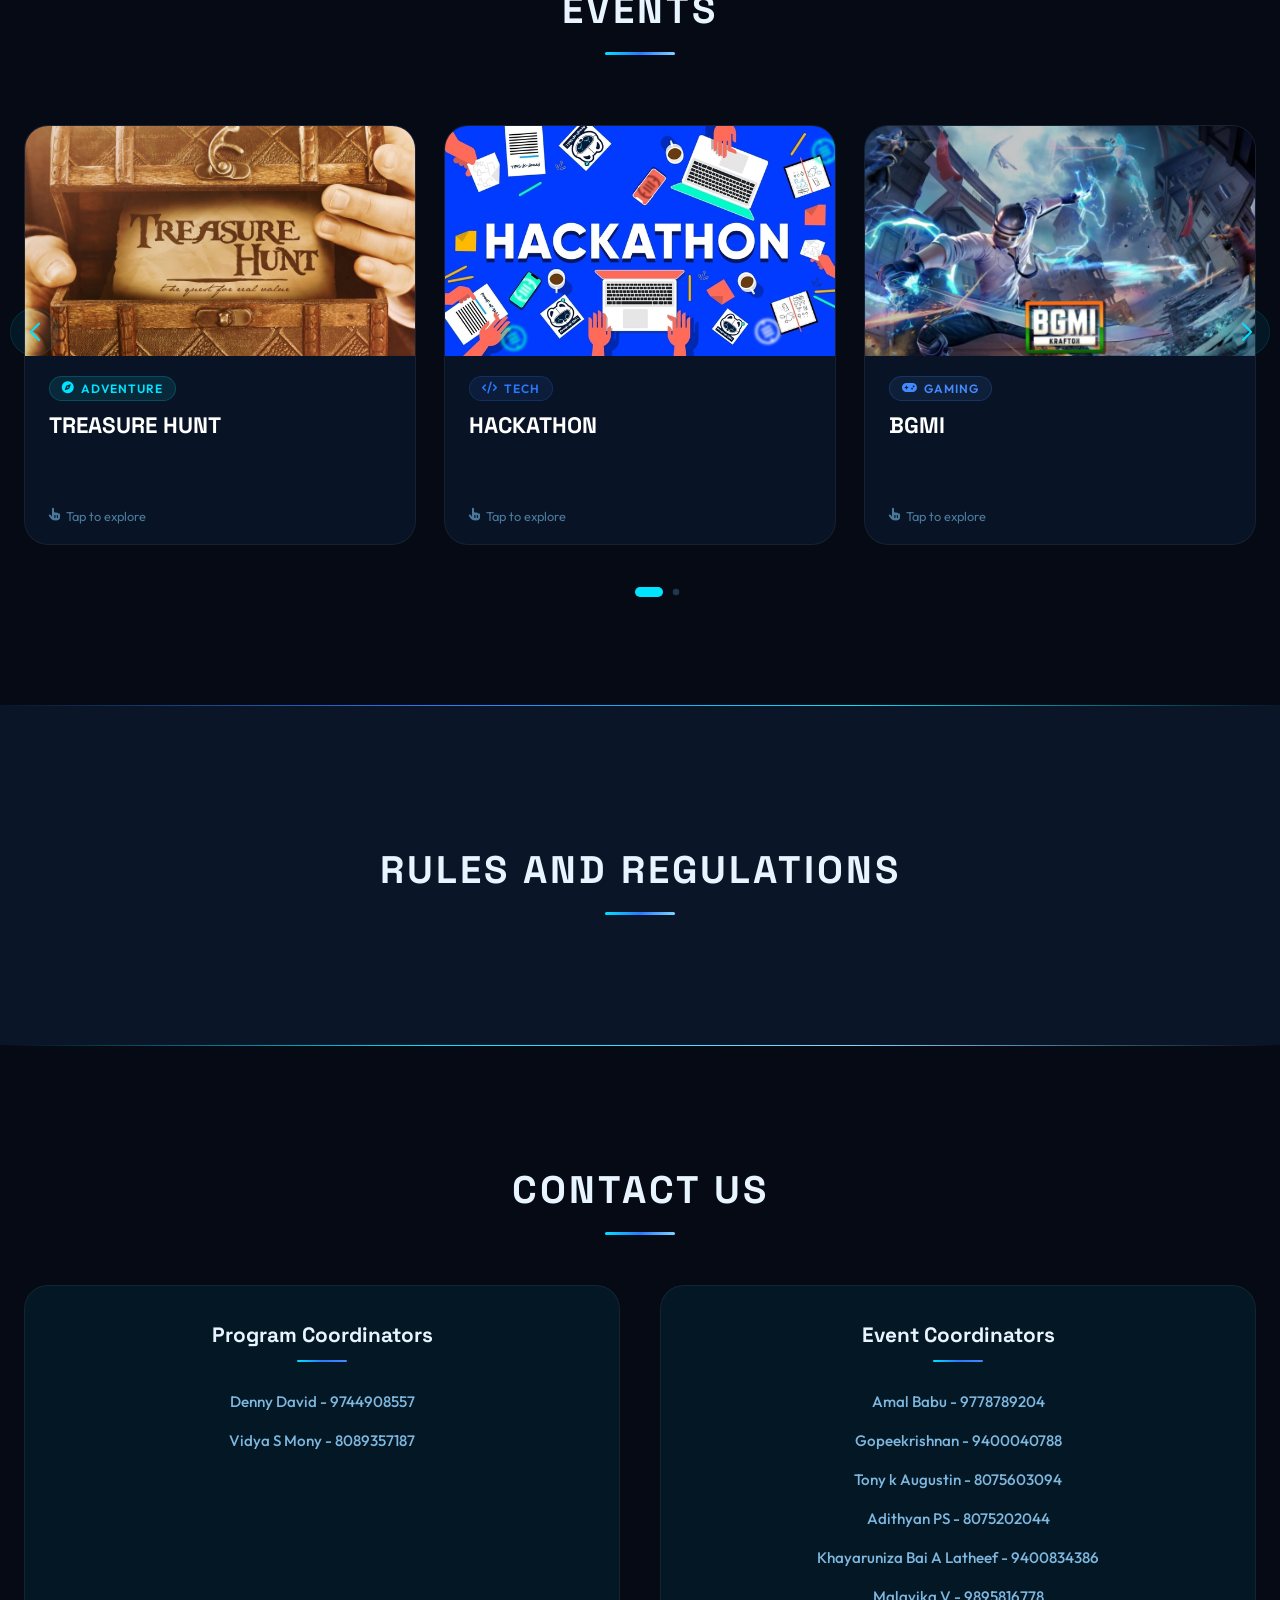
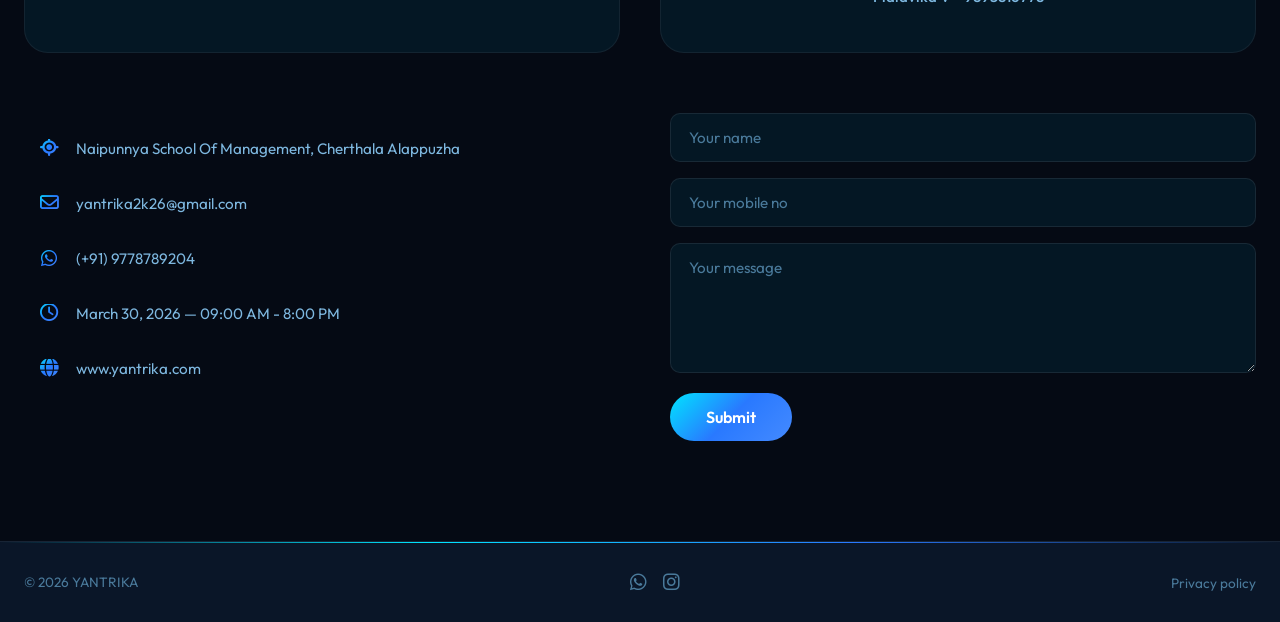
==== commit d327665e: "update website" ====
--- a/index.html
+++ b/index.html
@@ -1,36 +1,20 @@
 <!DOCTYPE html>
 <html lang="en">
-  <head>
-    <meta charset="UTF-8" />
-    <meta name="viewport" content="width=device-width, initial-scale=1.0" />
-    <title>Yantrika 2K26 - IT Fest | Naipunnya School of Management</title>
-    <meta name="description" content="YANTRIKA 2K26 — the annual IT Fest by Naipunnya School of Management. Competitions, tech talks, gaming, and more. Register now!" />
-    <link rel="stylesheet" href="https://cdnjs.cloudflare.com/ajax/libs/font-awesome/6.6.0/css/all.min.css" />
-    <link rel="stylesheet" href="https://cdn.jsdelivr.net/npm/swiper@11/swiper-bundle.min.css" />
-    <script src="https://ajax.googleapis.com/ajax/libs/jquery/3.5.1/jquery.min.js"></script>
-    <script type="module" src="https://ajax.googleapis.com/ajax/libs/model-viewer/4.0.0/model-viewer.min.js"></script>
-    <link rel="stylesheet" href="./styles.css" />
-  </head>
-  <body>
-    <!-- Navbar -->
-    <header>
-      <!-- <nav class="navbar">
-        <a href="#" class="nav-logo">
-          <h2 class="logo-text"><img src="./yantrika-images/yantrika.png" alt="Yantrika Logo"></h2>
-        </a>
-        <ul class="nav-menu">
-          <button id="menu-close-button" class="fas fa-times"></button>
-          <li class="nav-item"><a href="#" class="nav-link">Home</a></li>
-          <li class="nav-item"><a href="#about" class="nav-link">About</a></li>
-          <li class="nav-item"><a href="#events" class="nav-link">Events</a></li>
-          <li class="nav-item"><a href="#rules" class="nav-link">Rules</a></li>
-          <li class="nav-item"><a href="#contact" class="nav-link">Contact</a></li>
-          <li class="nav-item"><a href="https://docs.google.com/forms/d/e/1FAIpQLSdMAK3N2_PCzqhsFvhlyOdtZt3FZMfPoFVZkqa5NTaTAF0Fag/viewform?usp=dialog" class="nav-link register-link">Register</a></li>
-        </ul>
-        <button id="menu-open-button" class="fas fa-bars"></button>
-      </nav> -->
-
-      <nav class="navbar">
+<head>
+  <meta charset="UTF-8" />
+  <meta name="viewport" content="width=device-width, initial-scale=1.0" />
+  <title>Yantrika 2K26 - IT Fest | Naipunnya School of Management</title>
+  <meta name="description" content="YANTRIKA 2K26 — the annual IT Fest by Naipunnya School of Management. Competitions, tech talks, gaming, and more. Register now!" />
+  <link rel="stylesheet" href="https://cdnjs.cloudflare.com/ajax/libs/font-awesome/6.6.0/css/all.min.css" />
+  <link rel="stylesheet" href="https://cdn.jsdelivr.net/npm/swiper@11/swiper-bundle.min.css" />
+  <script src="https://ajax.googleapis.com/ajax/libs/jquery/3.5.1/jquery.min.js"></script>
+  <script type="module" src="https://ajax.googleapis.com/ajax/libs/model-viewer/4.0.0/model-viewer.min.js"></script>
+  <link rel="stylesheet" href="styles.css">
+</head>
+<body>
+  <!-- Navbar -->
+  <header>
+    <nav class="navbar">
       <a href="index.html" class="nav-logo">
         <img src="./yantrika-images/yantrika.png" alt="Yantrika Logo" style="height:45px;">
       </a>
@@ -41,576 +25,563 @@
         <li class="nav-item"><a href="index.html#events" class="nav-link">Events</a></li>
         <li class="nav-item"><a href="index.html#rules" class="nav-link">Rules</a></li>
         <li class="nav-item"><a href="index.html#contact" class="nav-link">Contact</a></li>
-        <li class="nav-item"><a
-            href="https://docs.google.com/forms/d/e/1FAIpQLSdMAK3N2_PCzqhsFvhlyOdtZt3FZMfPoFVZkqa5NTaTAF0Fag/viewform?usp=dialog"
-            class="nav-link register-link">Register</a></li>
+        <li class="nav-item"><a href="register.html" class="nav-link register-link">Register</a></li>
       </ul>
       <button id="menu-open-button" class="fas fa-bars"></button>
     </nav>
-    </header>
-
-    <main>
-      <!-- Hero Section -->
-      <section class="hero-section">
-        <canvas id="particles-canvas"></canvas>
-        <div class="hero-bg-gradient">
-          <div class="hero-orb hero-orb-1"></div>
-          <div class="hero-orb hero-orb-2"></div>
-          <div class="hero-orb hero-orb-3"></div>
-        </div>
-        <div class="section-content">
-          <div class="hero-details">
-            <h1 class="title">YANTRIKA</h1>
-            <h3 class="subtitle">Make your day great with our special day!</h3>
-            <p class="description">Where technology meets innovation, Yantrika is the spark that fuels the future of digital transformation!</p>
-            <div class="buttons">
-              <a href="https://docs.google.com/forms/d/e/1FAIpQLSdMAK3N2_PCzqhsFvhlyOdtZt3FZMfPoFVZkqa5NTaTAF0Fag/viewform?usp=dialog" class="button order-now ripple-container"><i class="fas fa-rocket"></i> Register Now</a>
-              <a href="#contact" class="button contact-us ripple-container"><i class="fas fa-envelope"></i> Contact Us</a>
-            </div>
+  </header>
+
+  <main>
+    <!-- Hero Section -->
+    <section class="hero-section">
+      <canvas id="particles-canvas"></canvas>
+      <div class="hero-bg-gradient">
+        <div class="hero-orb hero-orb-1"></div>
+        <div class="hero-orb hero-orb-2"></div>
+        <div class="hero-orb hero-orb-3"></div>
+      </div>
+      <div class="section-content">
+        <div class="hero-details">
+          <h1 class="title">YANTRIKA</h1>
+          <h3 class="subtitle">Make your day great with our special day!</h3>
+          <p class="description">Where technology meets innovation, Yantrika is the spark that fuels the future of digital transformation!</p>
+          <div class="buttons">
+            <a href="https://docs.google.com/forms/d/e/1FAIpQLSdMAK3N2_PCzqhsFvhlyOdtZt3FZMfPoFVZkqa5NTaTAF0Fag/viewform?usp=dialog" class="button order-now ripple-container"><i class="fas fa-rocket"></i> Register Now</a>
+            <a href="#contact" class="button contact-us ripple-container"><i class="fas fa-envelope"></i> Contact Us</a>
           </div>
-          <!-- Countdown -->
-          <div class="wrapper">
-            <div class="countdown-title">Event Countdown</div>
-            <div class="count-down">
-              <div class="timer day"><div class="count"><div class="numb">00</div><div class="count-text">Days</div></div></div>
-              <div class="clone">:</div>
-              <div class="timer hour"><div class="count"><div class="numb">00</div><div class="count-text">Hours</div></div></div>
-              <div class="clone">:</div>
-              <div class="timer min"><div class="count"><div class="numb">00</div><div class="count-text">Minutes</div></div></div>
-              <div class="clone">:</div>
-              <div class="timer sec"><div class="count"><div class="numb">00</div><div class="count-text">Seconds</div></div></div>
-            </div>
+        </div>
+        <!-- Countdown -->
+        <div class="wrapper">
+          <div class="countdown-title">Event Countdown</div>
+          <div class="count-down">
+            <div class="timer day"><div class="count"><div class="numb">00</div><div class="count-text">Days</div></div></div>
+            <div class="clone">:</div>
+            <div class="timer hour"><div class="count"><div class="numb">00</div><div class="count-text">Hours</div></div></div>
+            <div class="clone">:</div>
+            <div class="timer min"><div class="count"><div class="numb">00</div><div class="count-text">Minutes</div></div></div>
+            <div class="clone">:</div>
+            <div class="timer sec"><div class="count"><div class="numb">00</div><div class="count-text">Seconds</div></div></div>
           </div>
         </div>
-      </section>
-
-      <!-- About Section -->
-      <section class="about-section" id="about">
-        <div class="section-content">
-          <div class="about-image-wrapper reveal-left">
-            <model-viewer src="./yantrika-images/yanthrika_blender1.gltf" id="threed" camera-controls auto-rotate disable-zoom interaction-prompt="none"></model-viewer>
+      </div>
+    </section>
+
+    <!-- About Section -->
+    <section class="about-section" id="about">
+      <div class="section-content">
+        <div class="about-image-wrapper reveal-left">
+          <model-viewer src="./yantrika-images/yanthrika_blender1.gltf" id="threed" camera-controls auto-rotate disable-zoom interaction-prompt="none"></model-viewer>
+        </div>
+        <div class="about-details reveal-right">
+          <h2 class="section-title">About Us</h2>
+          <p class="text">Welcome to <strong>YANTRIKA</strong>, the annual IT Fest organized by <em>Naipunnya School of Management</em>.
+              Scheduled to take place on <strong>March 30, 2026</strong> in our prestigious college auditorium, YANTRIKA is
+              a celebration of technology, innovation, and creativity.
+              YANTRIKA will feature thrilling competitions, insightful tech talks,
+              and interactive workshops designed to inspire and ignite the passion for technology among participants.
+              Let's make YANTRIKA 2K26 a memorable experience!</p>
+          <div class="social-link-list">
+            <a href="https://wa.me/+919744908557" class="social-link" aria-label="WhatsApp"><i class="fa-brands fa-whatsapp"></i></a>
+            <a href="https://www.instagram.com/yantrika2k26/?utm_source=ig_web_button_share_sheet" class="social-link" aria-label="Instagram"><i class="fa-brands fa-instagram"></i></a>
           </div>
-          <div class="about-details reveal-right">
-            <h2 class="section-title">About Us</h2>
-            <p class="text">Welcome to <strong>YANTRIKA</strong>, the annual IT Fest organized by <em>Naipunnya School of Management</em>.
-                Scheduled to take place on <strong>March 30, 2026</strong> in our prestigious college auditorium, YANTRIKA is
-                a celebration of technology, innovation, and creativity.
-                YANTRIKA will feature thrilling competitions, insightful tech talks,
-                and interactive workshops designed to inspire and ignite the passion for technology among participants.
-                Let's make YANTRIKA 2K26 a memorable experience!</p>
-            <div class="social-link-list">
-              <a href="https://wa.me/+919744908557" class="social-link" aria-label="WhatsApp"><i class="fa-brands fa-whatsapp"></i></a>
-              <a href="https://www.instagram.com/yantrika2k26/?utm_source=ig_web_button_share_sheet" class="social-link" aria-label="Instagram"><i class="fa-brands fa-instagram"></i></a>
-            </div>
-          </div>
-        </div>
-      </section>
-
-      <!-- Events Section -->
-      <section class="events-section" id="events">
-        <h2 class="section-title reveal">Events</h2>
-        <div class="events-carousel-wrapper">
-          <div class="swiper events-swiper">
-            <div class="swiper-wrapper">
-
-              <!-- Event 1: Treasure Hunt -->
-              <div class="swiper-slide">
-                <div class="event-flip-card">
-                  <div class="event-flip-inner">
-                    <div class="event-flip-front">
-                      <img src="./yantrika-images/Trsr-hunt.webp" alt="Treasure Hunt" class="event-card-img" draggable="false">
-                      <div class="event-card-content">
-                        <span class="event-card-badge"><i class="fas fa-compass"></i> Adventure</span>
-                        <h3>TREASURE HUNT</h3>
-                        <div class="tap-hint"><i class="fas fa-hand-pointer"></i> Tap to explore</div>
-                      </div>
+        </div>
+      </div>
+    </section>
+
+    <!-- Events Section -->
+    <section class="events-section" id="events">
+      <h2 class="section-title reveal">Events</h2>
+      <div class="events-carousel-wrapper">
+        <div class="swiper events-swiper">
+          <div class="swiper-wrapper">
+
+            <!-- Event 1: Treasure Hunt -->
+            <div class="swiper-slide">
+              <div class="event-flip-card">
+                <div class="event-flip-inner">
+                  <div class="event-flip-front">
+                    <img src="./yantrika-images/Trsr-hunt.webp" alt="Treasure Hunt" class="event-card-img" draggable="false">
+                    <div class="event-card-content">
+                      <span class="event-card-badge"><i class="fas fa-compass"></i> Adventure</span>
+                      <h3>TREASURE HUNT</h3>
+                      <div class="tap-hint"><i class="fas fa-hand-pointer"></i> Tap to explore</div>
                     </div>
-                    <div class="event-flip-back">
-                      <h3>TREASURE HUNT</h3>
-                      <p>Embark on an exciting adventure in our Treasure Hunt event! Solve clues, discover hidden treasures, and compete for amazing prizes in this fun and challenging race.</p>
-                      <a href="./treasure-hunt.html" style="text-decoration: none;"><button class="event-register-btn ripple-container">
-                        <span>Register Now</span> <i class="fas fa-arrow-right btn-arrow"></i>
-                      </button></a>
-                      <div class="back-close-hint">Tap again to go back</div>
-                    </div>
+                  </div>
+                  <div class="event-flip-back">
+                    <h3>TREASURE HUNT</h3>
+                    <p>Embark on an exciting adventure in our Treasure Hunt event! Solve clues, discover hidden treasures, and compete for amazing prizes in this fun and challenging race.</p>
+                    <a href="./treasure-hunt.html" style="text-decoration: none;"><button class="event-register-btn ripple-container">
+                      <span>Register Now</span> <i class="fas fa-arrow-right btn-arrow"></i>
+                    </button></a>
+                    <div class="back-close-hint">Tap again to go back</div>
                   </div>
                 </div>
               </div>
-
-              <!-- Event 2: Hackathon -->
-              <div class="swiper-slide">
-                <div class="event-flip-card" data-register="https://docs.google.com/forms/d/e/1FAIpQLSfTxFeyY2dZdS5rGk29DKZdwubO1NAHs0NLm7t6WOdiBeQDRw/viewform?usp=dialog">
-                  <div class="event-flip-inner">
-                    <div class="event-flip-front">
-                      <img src="./yantrika-images/Hackathon.jpg" alt="Hackathon" class="event-card-img" draggable="false">
-                      <div class="event-card-content">
-                        <span class="event-card-badge tech"><i class="fas fa-code"></i> Tech</span>
-                        <h3>HACKATHON</h3>
-                        <div class="tap-hint"><i class="fas fa-hand-pointer"></i> Tap to explore</div>
-                      </div>
+            </div>
+
+            <!-- Event 2: Hackathon -->
+            <div class="swiper-slide">
+              <div class="event-flip-card" data-register="https://docs.google.com/forms/d/e/1FAIpQLSfTxFeyY2dZdS5rGk29DKZdwubO1NAHs0NLm7t6WOdiBeQDRw/viewform?usp=dialog">
+                <div class="event-flip-inner">
+                  <div class="event-flip-front">
+                    <img src="./yantrika-images/Hackathon.jpg" alt="Hackathon" class="event-card-img" draggable="false">
+                    <div class="event-card-content">
+                      <span class="event-card-badge tech"><i class="fas fa-code"></i> Tech</span>
+                      <h3>HACKATHON</h3>
+                      <div class="tap-hint"><i class="fas fa-hand-pointer"></i> Tap to explore</div>
                     </div>
-                    <div class="event-flip-back">
-                      <h3>HACKATHON</h3>
-                      <p>Ready to code, create, and conquer? The Hackathon is an intense and exciting competition where innovators, developers, and problem-solvers come together to build creative tech solutions within a limited time.</p>
-                      <a href="./hackathon.html" style="text-decoration: none;"><button class="event-register-btn ripple-container">
-                        <span>Register Now</span> <i class="fas fa-arrow-right btn-arrow"></i>
-                      </button></a>
-                      <div class="back-close-hint">Tap again to go back</div>
-                    </div>
+                  </div>
+                  <div class="event-flip-back">
+                    <h3>HACKATHON</h3>
+                    <p>Ready to code, create, and conquer? The Hackathon is an intense and exciting competition where innovators, developers, and problem-solvers come together to build creative tech solutions within a limited time.</p>
+                    <a href="./hackathon.html" style="text-decoration: none;"><button class="event-register-btn ripple-container">
+                      <span>Register Now</span> <i class="fas fa-arrow-right btn-arrow"></i>
+                    </button></a>
+                    <div class="back-close-hint">Tap again to go back</div>
                   </div>
                 </div>
               </div>
-
-              <!-- Event 3: BGMI -->
-              <div class="swiper-slide">
-                <div class="event-flip-card" data-register="https://docs.google.com/forms/d/e/1FAIpQLSdwTWVc3X33v26xczQDcJAd0901yVoDgQ051wmx0_SLptaxUA/viewform?usp=dialog">
-                  <div class="event-flip-inner">
-                    <div class="event-flip-front">
-                      <img src="./yantrika-images/bgmi.jpg" alt="BGMI" class="event-card-img" draggable="false">
-                      <div class="event-card-content">
-                        <span class="event-card-badge gaming"><i class="fas fa-gamepad"></i> Gaming</span>
-                        <h3>BGMI</h3>
-                        <div class="tap-hint"><i class="fas fa-hand-pointer"></i> Tap to explore</div>
-                      </div>
+            </div>
+
+            <!-- Event 3: BGMI -->
+            <div class="swiper-slide">
+              <div class="event-flip-card" data-register="https://docs.google.com/forms/d/e/1FAIpQLSdwTWVc3X33v26xczQDcJAd0901yVoDgQ051wmx0_SLptaxUA/viewform?usp=dialog">
+                <div class="event-flip-inner">
+                  <div class="event-flip-front">
+                    <img src="./yantrika-images/bgmi.jpg" alt="BGMI" class="event-card-img" draggable="false">
+                    <div class="event-card-content">
+                      <span class="event-card-badge gaming"><i class="fas fa-gamepad"></i> Gaming</span>
+                      <h3>BGMI</h3>
+                      <div class="tap-hint"><i class="fas fa-hand-pointer"></i> Tap to explore</div>
                     </div>
-                    <div class="event-flip-back">
-                      <h3>BGMI</h3>
-                      <p>Join us for an action-packed BGMI Gaming Event! Show off your skills, compete with top players, and experience thrilling battles in the ultimate showdown.</p>
-                      <a href="./bgmi.html" style="text-decoration: none;"><button class="event-register-btn ripple-container">
-                        <span>Register Now</span> <i class="fas fa-arrow-right btn-arrow"></i>
-                      </button></a>
-                      <div class="back-close-hint">Tap again to go back</div>
-                    </div>
+                  </div>
+                  <div class="event-flip-back">
+                    <h3>BGMI</h3>
+                    <p>Join us for an action-packed BGMI Gaming Event! Show off your skills, compete with top players, and experience thrilling battles in the ultimate showdown.</p>
+                    <a href="./bgmi.html" style="text-decoration: none;"><button class="event-register-btn ripple-container">
+                      <span>Register Now</span> <i class="fas fa-arrow-right btn-arrow"></i>
+                    </button></a>
+                    <div class="back-close-hint">Tap again to go back</div>
                   </div>
                 </div>
               </div>
-
-              <!-- Event 4: Web Design -->
-              <div class="swiper-slide">
-                <div class="event-flip-card" data-register="https://docs.google.com/forms/d/e/1FAIpQLSd5yLmYo_FkUn02bh3rQQkKmn1keSuyJnhtq_fh2b7PnjoenA/viewform?usp=dialog">
-                  <div class="event-flip-inner">
-                    <div class="event-flip-front">
-                      <img src="./yantrika-images/Webdev.jpg" alt="Web Design" class="event-card-img" draggable="false">
-                      <div class="event-card-content">
-                        <span class="event-card-badge creative"><i class="fas fa-palette"></i> Creative</span>
-                        <h3>WEB DESIGN</h3>
-                        <div class="tap-hint"><i class="fas fa-hand-pointer"></i> Tap to explore</div>
-                      </div>
+            </div>
+
+            <!-- Event 4: Web Design -->
+            <div class="swiper-slide">
+              <div class="event-flip-card" data-register="https://docs.google.com/forms/d/e/1FAIpQLSd5yLmYo_FkUn02bh3rQQkKmn1keSuyJnhtq_fh2b7PnjoenA/viewform?usp=dialog">
+                <div class="event-flip-inner">
+                  <div class="event-flip-front">
+                    <img src="./yantrika-images/Webdev.jpg" alt="Web Design" class="event-card-img" draggable="false">
+                    <div class="event-card-content">
+                      <span class="event-card-badge creative"><i class="fas fa-palette"></i> Creative</span>
+                      <h3>WEB DESIGN</h3>
+                      <div class="tap-hint"><i class="fas fa-hand-pointer"></i> Tap to explore</div>
                     </div>
-                    <div class="event-flip-back">
-                      <h3>WEB DESIGN</h3>
-                      <p>Join us for a dynamic Web Designing Event! Explore the latest trends, tools, and techniques to enhance your design skills and stay ahead.</p>
-                      <a href="./web-designing.html" style="text-decoration: none;"><button class="event-register-btn ripple-container">
-                        <span>Register Now</span> <i class="fas fa-arrow-right btn-arrow"></i>
-                      </button></a>
-                      <div class="back-close-hint">Tap again to go back</div>
-                    </div>
+                  </div>
+                  <div class="event-flip-back">
+                    <h3>WEB DESIGN</h3>
+                    <p>Join us for a dynamic Web Designing Event! Explore the latest trends, tools, and techniques to enhance your design skills and stay ahead.</p>
+                    <a href="./web-designing.html" style="text-decoration: none;"><button class="event-register-btn ripple-container">
+                      <span>Register Now</span> <i class="fas fa-arrow-right btn-arrow"></i>
+                    </button></a>
+                    <div class="back-close-hint">Tap again to go back</div>
                   </div>
                 </div>
               </div>
-
-              <!-- Event 5: Coding -->
-              <div class="swiper-slide">
-                <div class="event-flip-card" data-register="https://docs.google.com/forms/d/e/1FAIpQLSd638dTanWUEMoWxDBBDdJOHUmohN7UZIZ2NE_4yZ4W2M1hyg/viewform?usp=dialog">
-                  <div class="event-flip-inner">
-                    <div class="event-flip-front">
-                      <img src="./yantrika-images/codingg.png" alt="Coding" class="event-card-img" draggable="false">
-                      <div class="event-card-content">
-                        <span class="event-card-badge tech"><i class="fas fa-terminal"></i> Tech</span>
-                        <h3>CODING</h3>
-                        <div class="tap-hint"><i class="fas fa-hand-pointer"></i> Tap to explore</div>
-                      </div>
+            </div>
+
+            <!-- Event 5: Coding -->
+            <div class="swiper-slide">
+              <div class="event-flip-card" data-register="https://docs.google.com/forms/d/e/1FAIpQLSd638dTanWUEMoWxDBBDdJOHUmohN7UZIZ2NE_4yZ4W2M1hyg/viewform?usp=dialog">
+                <div class="event-flip-inner">
+                  <div class="event-flip-front">
+                    <img src="./yantrika-images/codingg.png" alt="Coding" class="event-card-img" draggable="false">
+                    <div class="event-card-content">
+                      <span class="event-card-badge tech"><i class="fas fa-terminal"></i> Tech</span>
+                      <h3>CODING</h3>
+                      <div class="tap-hint"><i class="fas fa-hand-pointer"></i> Tap to explore</div>
                     </div>
-                    <div class="event-flip-back">
-                      <h3>CODING</h3>
-                      <p>A high-energy coding event where developers of all levels come together to solve challenges, showcase their skills, and innovate collaboratively.</p>
-                      <a href="./coding.html" style="text-decoration: none;"><button class="event-register-btn ripple-container">
-                        <span>Register Now</span> <i class="fas fa-arrow-right btn-arrow"></i>
-                      </button></a>
-                      <div class="back-close-hint">Tap again to go back</div>
-                    </div>
+                  </div>
+                  <div class="event-flip-back">
+                    <h3>CODING</h3>
+                    <p>A high-energy coding event where developers of all levels come together to solve challenges, showcase their skills, and innovate collaboratively.</p>
+                    <a href="./coding.html" style="text-decoration: none;"><button class="event-register-btn ripple-container">
+                      <span>Register Now</span> <i class="fas fa-arrow-right btn-arrow"></i>
+                    </button></a>
+                    <div class="back-close-hint">Tap again to go back</div>
                   </div>
                 </div>
               </div>
-
             </div>
-            <!-- Pagination -->
-            <div class="swiper-pagination"></div>
+
           </div>
-          <!-- Navigation -->
-          <div class="swiper-button-prev"></div>
-          <div class="swiper-button-next"></div>
-        </div>
-      </section>
-
-      <!-- Rules Section -->
-      <section class="rules-section" id="rules">
-        <h2 class="section-title reveal">Rules And Regulations</h2>
-      </section>
-
-      <!-- Contact Section -->
-      <section class="contact-section" id="contact">
-        <h2 class="section-title reveal">Contact Us</h2>
-        <div class="cordinators-container">
-          <div class="program-cordinators reveal-left">
-            <h2 class="contact-head">Program Coordinators</h2>
-            <span class="pgm-cord">Denny David - 9744908557</span>
-            <span class="pgm-cord">Vidya S Mony - 8089357187</span>
+          <!-- Pagination -->
+          <div class="swiper-pagination"></div>
+        </div>
+        <!-- Navigation -->
+        <div class="swiper-button-prev"></div>
+        <div class="swiper-button-next"></div>
+      </div>
+    </section>
+
+    <!-- Rules Section -->
+    <section class="rules-section" id="rules">
+      <h2 class="section-title reveal">Rules And Regulations</h2>
+    </section>
+
+    <!-- Contact Section -->
+    <section class="contact-section" id="contact">
+      <h2 class="section-title reveal">Contact Us</h2>
+      <div class="cordinators-container">
+        <div class="program-cordinators reveal-left">
+          <h2 class="contact-head">Program Coordinators</h2>
+          <span class="pgm-cord">Denny David - 9744908557</span>
+          <span class="pgm-cord">Vidya S Mony - 8089357187</span>
+        </div>
+        <div class="event-cordinators reveal-right">
+          <h2 class="contact-head">Event Coordinators</h2>
+          <span class="evnt-cord">Amal Babu - 9778789204</span>
+          <span class="evnt-cord">Gopeekrishnan - 9400040788</span>
+          <span class="evnt-cord">Tony k Augustin - 8075603094</span>
+          <span class="evnt-cord">Adithyan PS - 8075202044</span>
+          <span class="evnt-cord">Khayaruniza Bai A Latheef - 9400834386</span>
+          <span class="evnt-cord">Malavika V - 9895816778</span>
+        </div>
+      </div>
+
+      <div class="section-content reveal">
+        <ul class="contact-info-list">
+          <a href="https://maps.app.goo.gl/aeESE6d2q4P4LQjj7" class="contact-link">
+            <li class="contact-info"><i class="fa-solid fa-location-crosshairs"></i><p>Naipunnya School Of Management, Cherthala Alappuzha</p></li>
+          </a>
+          <a href="mailto:yantrika2k25@gmail.com?subject=Yantrika Enquiry&body=Hello, I hope you are doing well!" class="contact-link">
+            <li class="contact-info"><i class="fa-regular fa-envelope"></i><p>yantrika2k26@gmail.com</p></li>
+          </a>
+          <a href="https://wa.me/+919744908557" class="contact-link">
+            <li class="contact-info"><i class="fa-brands fa-whatsapp"></i><p>(+91) 9778789204</p></li>
+          </a>
+          <li class="contact-info"><i class="fa-regular fa-clock"></i><p>March 30, 2026 — 09:00 AM - 8:00 PM</p></li>
+          <a href="#" class="contact-link">
+            <li class="contact-info"><i class="fa-solid fa-globe"></i><p>www.yantrika.com</p></li>
+          </a>
+        </ul>
+
+        <form id="submit-form" class="contact-form" action="">
+          <input type="text" placeholder="Your name" class="form-input" name="name" required />
+          <input type="number" placeholder="Your mobile no" class="form-input" name="phoneno" required />
+          <textarea placeholder="Your message" class="form-input" name="message" required></textarea>
+          <div class="btn-container">
+            <button type="submit" class="submit-button ripple-container" id="loadbtn">
+              <span id="submit-text">Submit</span>
+              <div class="loader" id="loader"></div>
+            </button>
           </div>
-          <div class="event-cordinators reveal-right">
-            <h2 class="contact-head">Event Coordinators</h2>
-            <span class="evnt-cord">Amal Babu - 9778789204</span>
-            <span class="evnt-cord">Gopeekrishnan - 9400040788</span>
-            <span class="evnt-cord">Tony k Augustin - 8075603094</span>
-            <span class="evnt-cord">Adithyan PS - 8075202044</span>
-            <span class="evnt-cord">Khayaruniza Bai A Latheef - 9400834386</span>
-            <span class="evnt-cord">Malavika V - 9895816778</span>
-          </div>
-        </div>
-
-        <div class="section-content reveal">
-          <ul class="contact-info-list">
-            <a href="https://maps.app.goo.gl/aeESE6d2q4P4LQjj7" class="contact-link">
-              <li class="contact-info"><i class="fa-solid fa-location-crosshairs"></i><p>Naipunnya School Of Management, Cherthala Alappuzha</p></li>
-            </a>
-            <a href="mailto:yantrika2k25@gmail.com?subject=Yantrika Enquiry&body=Hello, I hope you are doing well!" class="contact-link">
-              <li class="contact-info"><i class="fa-regular fa-envelope"></i><p>yantrika2k26@gmail.com</p></li>
-            </a>
-            <a href="https://wa.me/+919744908557" class="contact-link">
-              <li class="contact-info"><i class="fa-brands fa-whatsapp"></i><p>(+91) 9778789204</p></li>
-            </a>
-            <li class="contact-info"><i class="fa-regular fa-clock"></i><p>March 30, 2026 — 09:00 AM - 8:00 PM</p></li>
-            <a href="#" class="contact-link">
-              <li class="contact-info"><i class="fa-solid fa-globe"></i><p>www.yantrika.com</p></li>
-            </a>
-          </ul>
-
-          <form id="submit-form" class="contact-form" action="">
-            <input type="text" placeholder="Your name" class="form-input" name="name" required />
-            <input type="number" placeholder="Your mobile no" class="form-input" name="phoneno" required />
-            <textarea placeholder="Your message" class="form-input" name="message" required></textarea>
-            <div class="btn-container">
-              <button type="submit" class="submit-button ripple-container" id="loadbtn">
-                <span id="submit-text">Submit</span>
-                <div class="loader" id="loader"></div>
-              </button>
-            </div>
-          </form>
-        </div>
-      </section>
-
-      <!-- Footer -->
-      <footer class="footer-section">
-        <div class="section-content">
-          <p class="copyright-text">&copy; 2026 YANTRIKA</p>
-          <div class="social-link-list">
-            <a href="https://wa.me/+919744908557" class="social-link" aria-label="WhatsApp"><i class="fa-brands fa-whatsapp"></i></a>
-            <a href="https://www.instagram.com/yantrika_2k25?utm_source=ig_web_button_share_sheet&igsh=ZDNlZDc0MzIxNw==" class="social-link" aria-label="Instagram"><i class="fa-brands fa-instagram"></i></a>
-          </div>
-          <p class="policy-text"><a href="#" class="policy-link">Privacy policy</a></p>
-        </div>
-      </footer>
-    </main>
-
-    <script src="https://cdn.jsdelivr.net/npm/swiper@11/swiper-bundle.min.js"></script>
-    <script>
-      // ============ PARTICLE SYSTEM (Mouse-Interactive) ============
-      const canvas = document.getElementById('particles-canvas');
-      const ctx = canvas.getContext('2d');
-      let particles = [];
-      const PARTICLE_COUNT = 70;
-      let mouseX = -1000, mouseY = -1000;
-
-      function resizeCanvas() {
-        canvas.width = window.innerWidth;
-        canvas.height = window.innerHeight;
+        </form>
+      </div>
+    </section>
+
+    <!-- Footer -->
+    <footer class="footer-section">
+      <div class="section-content">
+        <p class="copyright-text">&copy; 2026 YANTRIKA</p>
+        <div class="social-link-list">
+          <a href="https://wa.me/+919744908557" class="social-link" aria-label="WhatsApp"><i class="fa-brands fa-whatsapp"></i></a>
+          <a href="https://www.instagram.com/yantrika_2k25?utm_source=ig_web_button_share_sheet&igsh=ZDNlZDc0MzIxNw==" class="social-link" aria-label="Instagram"><i class="fa-brands fa-instagram"></i></a>
+        </div>
+        <p class="policy-text"><a href="#" class="policy-link">Privacy policy</a></p>
+      </div>
+    </footer>
+  </main>
+
+  <script src="https://cdn.jsdelivr.net/npm/swiper@11/swiper-bundle.min.js"></script>
+  <script>
+    // ============ PARTICLE SYSTEM (Mouse-Interactive) ============
+    const canvas = document.getElementById('particles-canvas');
+    const ctx = canvas.getContext('2d');
+    let particles = [];
+    const PARTICLE_COUNT = 70;
+    let mouseX = -1000, mouseY = -1000;
+
+    function resizeCanvas() {
+      canvas.width = window.innerWidth;
+      canvas.height = window.innerHeight;
+    }
+    resizeCanvas();
+    window.addEventListener('resize', resizeCanvas);
+
+    document.addEventListener('mousemove', (e) => {
+      mouseX = e.clientX;
+      mouseY = e.clientY;
+    });
+    document.addEventListener('mouseleave', () => {
+      mouseX = -1000;
+      mouseY = -1000;
+    });
+
+    class Particle {
+      constructor() { this.reset(); }
+      reset() {
+        this.x = Math.random() * canvas.width;
+        this.y = Math.random() * canvas.height;
+        this.size = Math.random() * 2 + 0.5;
+        this.baseSpeedX = (Math.random() - 0.5) * 0.4;
+        this.baseSpeedY = (Math.random() - 0.5) * 0.4;
+        this.speedX = this.baseSpeedX;
+        this.speedY = this.baseSpeedY;
+        this.opacity = Math.random() * 0.5 + 0.1;
+        const colors = ['0,229,255', '41,121,255', '128,216,255', '68,138,255'];
+        this.color = colors[Math.floor(Math.random() * colors.length)];
       }
-      resizeCanvas();
-      window.addEventListener('resize', resizeCanvas);
-
-      // Track mouse for particle repulsion
-      document.addEventListener('mousemove', (e) => {
-        mouseX = e.clientX;
-        mouseY = e.clientY;
-      });
-      document.addEventListener('mouseleave', () => {
-        mouseX = -1000;
-        mouseY = -1000;
-      });
-
-      class Particle {
-        constructor() { this.reset(); }
-        reset() {
-          this.x = Math.random() * canvas.width;
-          this.y = Math.random() * canvas.height;
-          this.size = Math.random() * 2 + 0.5;
-          this.baseSpeedX = (Math.random() - 0.5) * 0.4;
-          this.baseSpeedY = (Math.random() - 0.5) * 0.4;
-          this.speedX = this.baseSpeedX;
-          this.speedY = this.baseSpeedY;
-          this.opacity = Math.random() * 0.5 + 0.1;
-          const colors = ['0,229,255', '41,121,255', '128,216,255', '68,138,255'];
-          this.color = colors[Math.floor(Math.random() * colors.length)];
+      update() {
+        const dx = this.x - mouseX;
+        const dy = this.y - mouseY;
+        const dist = Math.sqrt(dx * dx + dy * dy);
+        if (dist < 120) {
+          const force = (120 - dist) / 120;
+          this.speedX = this.baseSpeedX + (dx / dist) * force * 2;
+          this.speedY = this.baseSpeedY + (dy / dist) * force * 2;
+        } else {
+          this.speedX += (this.baseSpeedX - this.speedX) * 0.05;
+          this.speedY += (this.baseSpeedY - this.speedY) * 0.05;
         }
-        update() {
-          // Mouse repulsion
-          const dx = this.x - mouseX;
-          const dy = this.y - mouseY;
+        this.x += this.speedX;
+        this.y += this.speedY;
+        if (this.x < 0 || this.x > canvas.width || this.y < 0 || this.y > canvas.height) this.reset();
+      }
+      draw() {
+        ctx.beginPath();
+        ctx.arc(this.x, this.y, this.size, 0, Math.PI * 2);
+        ctx.fillStyle = `rgba(${this.color},${this.opacity})`;
+        ctx.fill();
+      }
+    }
+
+    for (let i = 0; i < PARTICLE_COUNT; i++) particles.push(new Particle());
+
+    function connectParticles() {
+      for (let a = 0; a < particles.length; a++) {
+        for (let b = a + 1; b < particles.length; b++) {
+          const dx = particles[a].x - particles[b].x;
+          const dy = particles[a].y - particles[b].y;
           const dist = Math.sqrt(dx * dx + dy * dy);
-          if (dist < 120) {
-            const force = (120 - dist) / 120;
-            this.speedX = this.baseSpeedX + (dx / dist) * force * 2;
-            this.speedY = this.baseSpeedY + (dy / dist) * force * 2;
-          } else {
-            this.speedX += (this.baseSpeedX - this.speedX) * 0.05;
-            this.speedY += (this.baseSpeedY - this.speedY) * 0.05;
-          }
-          this.x += this.speedX;
-          this.y += this.speedY;
-          if (this.x < 0 || this.x > canvas.width || this.y < 0 || this.y > canvas.height) this.reset();
-        }
-        draw() {
-          ctx.beginPath();
-          ctx.arc(this.x, this.y, this.size, 0, Math.PI * 2);
-          ctx.fillStyle = `rgba(${this.color},${this.opacity})`;
-          ctx.fill();
-        }
-      }
-
-      for (let i = 0; i < PARTICLE_COUNT; i++) particles.push(new Particle());
-
-      function connectParticles() {
-        for (let a = 0; a < particles.length; a++) {
-          for (let b = a + 1; b < particles.length; b++) {
-            const dx = particles[a].x - particles[b].x;
-            const dy = particles[a].y - particles[b].y;
-            const dist = Math.sqrt(dx * dx + dy * dy);
-            if (dist < 140) {
-              ctx.beginPath();
-              ctx.strokeStyle = `rgba(0,229,255,${0.06 * (1 - dist / 140)})`;
-              ctx.lineWidth = 0.5;
-              ctx.moveTo(particles[a].x, particles[a].y);
-              ctx.lineTo(particles[b].x, particles[b].y);
-              ctx.stroke();
-            }
+          if (dist < 140) {
+            ctx.beginPath();
+            ctx.strokeStyle = `rgba(0,229,255,${0.06 * (1 - dist / 140)})`;
+            ctx.lineWidth = 0.5;
+            ctx.moveTo(particles[a].x, particles[a].y);
+            ctx.lineTo(particles[b].x, particles[b].y);
+            ctx.stroke();
           }
         }
       }
-
-      function animateParticles() {
-        ctx.clearRect(0, 0, canvas.width, canvas.height);
-        particles.forEach(p => { p.update(); p.draw(); });
-        connectParticles();
-        requestAnimationFrame(animateParticles);
-      }
-      animateParticles();
-
-      // ============ SCROLL REVEAL (Staggered) ============
-      const revealElements = document.querySelectorAll('.reveal, .reveal-left, .reveal-right');
-      const revealObserver = new IntersectionObserver((entries) => {
-        entries.forEach((entry, i) => {
-          if (entry.isIntersecting) {
-            setTimeout(() => entry.target.classList.add('active'), i * 120);
-            revealObserver.unobserve(entry.target);
+    }
+
+    function animateParticles() {
+      ctx.clearRect(0, 0, canvas.width, canvas.height);
+      particles.forEach(p => { p.update(); p.draw(); });
+      connectParticles();
+      requestAnimationFrame(animateParticles);
+    }
+    animateParticles();
+
+    // ============ SCROLL REVEAL ============
+    const revealElements = document.querySelectorAll('.reveal, .reveal-left, .reveal-right');
+    const revealObserver = new IntersectionObserver((entries) => {
+      entries.forEach((entry, i) => {
+        if (entry.isIntersecting) {
+          setTimeout(() => entry.target.classList.add('active'), i * 120);
+          revealObserver.unobserve(entry.target);
+        }
+      });
+    }, { threshold: 0.12 });
+    revealElements.forEach(el => revealObserver.observe(el));
+
+    // ============ NAVBAR SCROLL EFFECT ============
+    window.addEventListener('scroll', () => {
+      document.querySelector('header').classList.toggle('scrolled', window.scrollY > 50);
+    });
+
+    // ============ RIPPLE EFFECT ============
+    document.querySelectorAll('.ripple-container').forEach(btn => {
+      btn.addEventListener('click', function(e) {
+        const ripple = document.createElement('span');
+        ripple.classList.add('ripple');
+        const rect = this.getBoundingClientRect();
+        const size = Math.max(rect.width, rect.height);
+        ripple.style.width = ripple.style.height = size + 'px';
+        ripple.style.left = (e.clientX - rect.left - size / 2) + 'px';
+        ripple.style.top = (e.clientY - rect.top - size / 2) + 'px';
+        this.appendChild(ripple);
+        setTimeout(() => ripple.remove(), 600);
+      });
+    });
+
+    // ============ EVENT CARD FLIP ============
+    document.querySelectorAll('.event-flip-card').forEach(card => {
+      card.addEventListener('click', function(e) {
+        if (e.target.closest('.event-register-btn')) return;
+        this.classList.toggle('flipped');
+      });
+
+      let pressTimer;
+      card.addEventListener('touchstart', function() {
+        pressTimer = setTimeout(() => {
+          this.classList.add('press-glow');
+        }, 400);
+      }, { passive: true });
+      card.addEventListener('touchend', function() {
+        clearTimeout(pressTimer);
+        this.classList.remove('press-glow');
+      }, { passive: true });
+      card.addEventListener('touchmove', function() {
+        clearTimeout(pressTimer);
+        this.classList.remove('press-glow');
+      }, { passive: true });
+    });
+
+    // ============ MAGNETIC TILT ============
+    if (window.matchMedia('(hover: hover)').matches) {
+      document.querySelectorAll('.event-flip-card').forEach(card => {
+        card.addEventListener('mousemove', function(e) {
+          if (this.classList.contains('flipped')) return;
+          const rect = this.getBoundingClientRect();
+          const x = e.clientX - rect.left;
+          const y = e.clientY - rect.top;
+          const centerX = rect.width / 2;
+          const centerY = rect.height / 2;
+          const rotateX = ((y - centerY) / centerY) * -8;
+          const rotateY = ((x - centerX) / centerX) * 8;
+          this.querySelector('.event-flip-inner').style.transform =
+            `perspective(1200px) rotateX(${rotateX}deg) rotateY(${rotateY}deg)`;
+        });
+        card.addEventListener('mouseleave', function() {
+          if (this.classList.contains('flipped')) {
+            this.querySelector('.event-flip-inner').style.transform = 'rotateY(180deg)';
+          } else {
+            this.querySelector('.event-flip-inner').style.transform = '';
           }
         });
-      }, { threshold: 0.12 });
-      revealElements.forEach(el => revealObserver.observe(el));
-
-      // ============ NAVBAR SCROLL EFFECT ============
-      window.addEventListener('scroll', () => {
-        document.querySelector('header').classList.toggle('scrolled', window.scrollY > 50);
-      });
-
-      // ============ RIPPLE EFFECT ============
-      document.querySelectorAll('.ripple-container').forEach(btn => {
-        btn.addEventListener('click', function(e) {
-          const ripple = document.createElement('span');
-          ripple.classList.add('ripple');
-          const rect = this.getBoundingClientRect();
-          const size = Math.max(rect.width, rect.height);
-          ripple.style.width = ripple.style.height = size + 'px';
-          ripple.style.left = (e.clientX - rect.left - size / 2) + 'px';
-          ripple.style.top = (e.clientY - rect.top - size / 2) + 'px';
-          this.appendChild(ripple);
-          setTimeout(() => ripple.remove(), 600);
-        });
-      });
-
-      // ============ EVENT CARD FLIP ============
-      document.querySelectorAll('.event-flip-card').forEach(card => {
-        card.addEventListener('click', function(e) {
-          // Don't flip if clicking the register button
-          if (e.target.closest('.event-register-btn')) return;
-          this.classList.toggle('flipped');
-        });
-
-        // Long-press glow effect (touch devices)
-        let pressTimer;
-        card.addEventListener('touchstart', function() {
-          pressTimer = setTimeout(() => {
-            this.classList.add('press-glow');
-          }, 400);
-        }, { passive: true });
-        card.addEventListener('touchend', function() {
-          clearTimeout(pressTimer);
-          this.classList.remove('press-glow');
-        }, { passive: true });
-        card.addEventListener('touchmove', function() {
-          clearTimeout(pressTimer);
-          this.classList.remove('press-glow');
-        }, { passive: true });
-      });
-
-      // ============ MAGNETIC TILT ON DESKTOP ============
-      if (window.matchMedia('(hover: hover)').matches) {
-        document.querySelectorAll('.event-flip-card').forEach(card => {
-          card.addEventListener('mousemove', function(e) {
-            if (this.classList.contains('flipped')) return;
-            const rect = this.getBoundingClientRect();
-            const x = e.clientX - rect.left;
-            const y = e.clientY - rect.top;
-            const centerX = rect.width / 2;
-            const centerY = rect.height / 2;
-            const rotateX = ((y - centerY) / centerY) * -8;
-            const rotateY = ((x - centerX) / centerX) * 8;
-            this.querySelector('.event-flip-inner').style.transform =
-              `perspective(1200px) rotateX(${rotateX}deg) rotateY(${rotateY}deg)`;
+      });
+    }
+
+    // ============ SUBMIT BUTTON LOADER ============
+    const loadBtn = document.getElementById("loadbtn");
+    const loader = document.getElementById("loader");
+    const sub_text = document.getElementById("submit-text");
+    loadBtn.addEventListener('click', () => {
+      loader.style.display = 'inline-block';
+      sub_text.style.display = 'none';
+      setTimeout(() => {
+        loader.style.display = 'none';
+        sub_text.style.display = 'inline-block';
+      }, 8000);
+    });
+
+    // ============ FORM SUBMISSION ============
+    $("#submit-form").submit((e) => {
+      e.preventDefault();
+      $.ajax({
+        url: "https://script.google.com/macros/s/AKfycbwiqm01y6f_FlKu3QoY7FQ5zCDjpLobDaKp5ehYGedq3RtAhlD57obuj8NE7p3yIBYP0Q/exec",
+        data: $("#submit-form").serialize(),
+        method: "post",
+        success: function(response) { alert("Form submitted successfully"); window.location.reload(); },
+        error: function(err) { alert("Something went wrong"); window.location.href = "#contact"; }
+      });
+    });
+
+    // ============ COUNTDOWN TIMER ============
+    const day = document.querySelector(".day .numb");
+    const hour = document.querySelector(".hour .numb");
+    const min = document.querySelector(".min .numb");
+    const sec = document.querySelector(".sec .numb");
+    const countdownTimer = setInterval(() => {
+      const now = new Date().getTime();
+      const target = new Date('Mar 30, 2026 09:00:00').getTime();
+      const diff = target - now;
+      if (diff < 0) { clearInterval(countdownTimer); return; }
+      const d = Math.floor(diff / (1000*60*60*24));
+      const h = Math.floor((diff % (1000*60*60*24)) / (1000*60*60));
+      const m = Math.floor((diff % (1000*60*60)) / (1000*60));
+      const s = Math.floor((diff % (1000*60)) / 1000);
+      day.innerHTML = d < 10 ? '0'+d : d;
+      hour.innerHTML = h < 10 ? '0'+h : h;
+      min.innerHTML = m < 10 ? '0'+m : m;
+      sec.innerHTML = s < 10 ? '0'+s : s;
+    }, 1000);
+
+    // ============ MOBILE MENU TOGGLE ============
+    const menuOpen = document.getElementById('menu-open-button');
+    const menuClose = document.getElementById('menu-close-button');
+    const body = document.body;
+
+    if (menuOpen) {
+      menuOpen.addEventListener('click', () => {
+        body.classList.toggle('show-mobile-menu');
+      });
+    }
+
+    if (menuClose) {
+      menuClose.addEventListener('click', () => {
+        body.classList.remove('show-mobile-menu');
+      });
+    }
+
+    document.querySelectorAll('.nav-link').forEach(link => {
+      link.addEventListener('click', () => {
+        body.classList.remove('show-mobile-menu');
+      });
+    });
+
+    // ============ EVENTS SWIPER CAROUSEL with AUTOPLAY ============
+    const eventsSwiper = new Swiper(".events-swiper", {
+      loop: true,
+      grabCursor: true,
+      spaceBetween: 28,
+      centeredSlides: false,
+      autoplay: {
+        delay: 3000,
+        disableOnInteraction: true,
+      },
+      pagination: {
+        el: ".events-carousel-wrapper .swiper-pagination",
+        clickable: true,
+        dynamicBullets: true
+      },
+      navigation: {
+        nextEl: ".events-carousel-wrapper .swiper-button-next",
+        prevEl: ".events-carousel-wrapper .swiper-button-prev"
+      },
+      breakpoints: {
+        0: { slidesPerView: 1, spaceBetween: 16 },
+        640: { slidesPerView: 1.5, spaceBetween: 20 },
+        768: { slidesPerView: 2, spaceBetween: 24 },
+        1024: { slidesPerView: 3, spaceBetween: 28 }
+      }
+    });
+
+    // ============ SMOOTH SCROLL WITH OFFSET ============
+    document.querySelectorAll('a[href^="#"]').forEach(anchor => {
+      anchor.addEventListener('click', function(e) {
+        const targetId = this.getAttribute('href');
+        if (targetId === '#') return;
+        e.preventDefault();
+        const target = document.querySelector(targetId);
+        if (target) {
+          const offset = document.querySelector('header').offsetHeight + 10;
+          window.scrollTo({
+            top: target.offsetTop - offset,
+            behavior: 'smooth'
           });
-          card.addEventListener('mouseleave', function() {
-            if (this.classList.contains('flipped')) {
-              this.querySelector('.event-flip-inner').style.transform = 'rotateY(180deg)';
-            } else {
-              this.querySelector('.event-flip-inner').style.transform = '';
-            }
-          });
-        });
-      }
-
-      // ============ SUBMIT BUTTON LOADER ============
-      const loadBtn = document.getElementById("loadbtn");
-      const loader = document.getElementById("loader");
-      const sub_text = document.getElementById("submit-text");
-      loadBtn.addEventListener('click', () => {
-        loader.style.display = 'inline-block';
-        sub_text.style.display = 'none';
-        setTimeout(() => {
-          loader.style.display = 'none';
-          sub_text.style.display = 'inline-block';
-        }, 8000);
-      });
-
-      // ============ FORM SUBMISSION ============
-      $("#submit-form").submit((e) => {
-        e.preventDefault();
-        $.ajax({
-          url: "https://script.google.com/macros/s/AKfycbwiqm01y6f_FlKu3QoY7FQ5zCDjpLobDaKp5ehYGedq3RtAhlD57obuj8NE7p3yIBYP0Q/exec",
-          data: $("#submit-form").serialize(),
-          method: "post",
-          success: function(response) { alert("Form submitted successfully"); window.location.reload(); },
-          error: function(err) { alert("Something went wrong"); window.location.href = "#contact"; }
-        });
-      });
-
-      // ============ COUNTDOWN TIMER ============
-      const day = document.querySelector(".day .numb");
-      const hour = document.querySelector(".hour .numb");
-      const min = document.querySelector(".min .numb");
-      const sec = document.querySelector(".sec .numb");
-      const countdownTimer = setInterval(() => {
-        const now = new Date().getTime();
-        const target = new Date('Mar 30, 2026 09:00:00').getTime();
-        const diff = target - now;
-        if (diff < 0) { clearInterval(countdownTimer); return; }
-        const d = Math.floor(diff / (1000*60*60*24));
-        const h = Math.floor((diff % (1000*60*60*24)) / (1000*60*60));
-        const m = Math.floor((diff % (1000*60*60)) / (1000*60));
-        const s = Math.floor((diff % (1000*60)) / 1000);
-        day.innerHTML = d < 10 ? '0'+d : d;
-        hour.innerHTML = h < 10 ? '0'+h : h;
-        min.innerHTML = m < 10 ? '0'+m : m;
-        sec.innerHTML = s < 10 ? '0'+s : s;
-      }, 1000);
-
-      // ============ MOBILE MENU ============
-      // const navbarLinks = document.querySelectorAll(".nav-menu .nav-link");
-      //  menuOpenButton = document.querySelector("#menu-open-button");
-      //  menuCloseButton = document.querySelector("#menu-close-button");
-      // menuOpenButton.addEventListener("click", () => document.body.classList.toggle("show-mobile-menu"));
-      // menuCloseButton.addEventListener("click", () => menuOpenButton.click());
-      // navbarLinks.forEach(link => link.addEventListener("click", () => menuOpenButton.click()));
-
-
-      // ---------- mobile menu toggle (fixed: open button now toggles class) ----------
-      const menuOpen = document.getElementById('menu-open-button');
-      const menuClose = document.getElementById('menu-close-button');
-      const body = document.body;
-
-      if (menuOpen) {
-        menuOpen.addEventListener('click', () => {
-          // Toggle the mobile menu class
-          body.classList.toggle('show-mobile-menu');
-        });
-      }
-
-      if (menuClose) {
-        menuClose.addEventListener('click', () => {
-          body.classList.remove('show-mobile-menu');
-        });
-      }
-
-      // close menu when any nav-link is clicked
-      document.querySelectorAll('.nav-link').forEach(link => {
-        link.addEventListener('click', () => {
-          body.classList.remove('show-mobile-menu');
-        });
-      });
-
-      // ============ EVENTS SWIPER CAROUSEL ============
-      const eventsSwiper = new Swiper(".events-swiper", {
-        loop: true,
-        grabCursor: true,
-        spaceBetween: 28,
-        centeredSlides: false,
-        pagination: {
-          el: ".events-carousel-wrapper .swiper-pagination",
-          clickable: true,
-          dynamicBullets: true
-        },
-        navigation: {
-          nextEl: ".events-carousel-wrapper .swiper-button-next",
-          prevEl: ".events-carousel-wrapper .swiper-button-prev"
-        },
-        breakpoints: {
-          0: { slidesPerView: 1, spaceBetween: 16 },
-          640: { slidesPerView: 1.5, spaceBetween: 20 },
-          768: { slidesPerView: 2, spaceBetween: 24 },
-          1024: { slidesPerView: 3, spaceBetween: 28 }
         }
       });
-
-      // ============ SMOOTH SCROLL WITH OFFSET ============
-      document.querySelectorAll('a[href^="#"]').forEach(anchor => {
-        anchor.addEventListener('click', function(e) {
-          const targetId = this.getAttribute('href');
-          if (targetId === '#') return;
-          e.preventDefault();
-          const target = document.querySelector(targetId);
-          if (target) {
-            const offset = document.querySelector('header').offsetHeight + 10;
-            window.scrollTo({
-              top: target.offsetTop - offset,
-              behavior: 'smooth'
-            });
-          }
-        });
-      });
-
-      // ============ TOUCH ACTIVE STATES ============
-      document.querySelectorAll('.button, .submit-button, .social-link, .event-register-btn, .nav-link').forEach(el => {
-        el.addEventListener('touchstart', function() { this.style.opacity = '0.85'; }, { passive: true });
-        el.addEventListener('touchend', function() { this.style.opacity = ''; }, { passive: true });
-      });
-    </script>
-  </body>
+    });
+
+    // ============ TOUCH ACTIVE STATES ============
+    document.querySelectorAll('.button, .submit-button, .social-link, .event-register-btn, .nav-link').forEach(el => {
+      el.addEventListener('touchstart', function() { this.style.opacity = '0.85'; }, { passive: true });
+      el.addEventListener('touchend', function() { this.style.opacity = ''; }, { passive: true });
+    });
+  </script>
+</body>
 </html>
--- a/styles.css
+++ b/styles.css
@@ -34,11 +34,11 @@
   --gradient-main: linear-gradient(135deg, #00e5ff, #2979ff, #80d8ff);
   --gradient-warm: linear-gradient(135deg, #00e5ff, #2979ff, #448aff);
   --gradient-cool: linear-gradient(135deg, #80d8ff, #00e5ff);
-  --gradient-card: linear-gradient(135deg, rgba(0,229,255,0.1), rgba(41,121,255,0.1));
+  --gradient-card: linear-gradient(135deg, rgba(0, 229, 255, 0.1), rgba(41, 121, 255, 0.1));
   --gradient-border: linear-gradient(135deg, #00e5ff, #2979ff, #80d8ff, #448aff);
-  --glow-neon: 0 0 25px rgba(0,229,255,0.4);
-  --glow-blue: 0 0 25px rgba(41,121,255,0.35);
-  --glow-ice: 0 0 25px rgba(128,216,255,0.3);
+  --glow-neon: 0 0 25px rgba(0, 229, 255, 0.4);
+  --glow-blue: 0 0 25px rgba(41, 121, 255, 0.35);
+  --glow-ice: 0 0 25px rgba(128, 216, 255, 0.3);
   --radius-sm: 10px;
   --radius-md: 16px;
   --radius-lg: 24px;
@@ -52,6 +52,7 @@
 html {
   scroll-behavior: smooth;
 }
+
 body {
   font-family: "Outfit", "Inter", sans-serif;
   background: var(--bg-primary);
@@ -59,19 +60,23 @@
   overflow-x: hidden;
   -webkit-tap-highlight-color: transparent;
 }
+
 ul {
   list-style: none;
 }
+
 a {
   text-decoration: none;
   color: inherit;
 }
+
 button {
   cursor: pointer;
   background: none;
   border: none;
   font-family: inherit;
 }
+
 img {
   max-width: 100%;
   display: block;
@@ -92,10 +97,12 @@
     opacity 0.9s cubic-bezier(0.16, 1, 0.3, 1),
     transform 0.9s cubic-bezier(0.16, 1, 0.3, 1);
 }
+
 .reveal.active {
   opacity: 1;
   transform: translateY(0);
 }
+
 .reveal-left {
   opacity: 0;
   transform: translateX(-70px);
@@ -103,10 +110,12 @@
     opacity 0.9s cubic-bezier(0.16, 1, 0.3, 1),
     transform 0.9s cubic-bezier(0.16, 1, 0.3, 1);
 }
+
 .reveal-left.active {
   opacity: 1;
   transform: translateX(0);
 }
+
 .reveal-right {
   opacity: 0;
   transform: translateX(70px);
@@ -114,6 +123,7 @@
     opacity 0.9s cubic-bezier(0.16, 1, 0.3, 1),
     transform 0.9s cubic-bezier(0.16, 1, 0.3, 1);
 }
+
 .reveal-right.active {
   opacity: 1;
   transform: translateX(0);
@@ -124,6 +134,7 @@
   position: relative;
   overflow: hidden;
 }
+
 .ripple {
   position: absolute;
   border-radius: 50%;
@@ -132,6 +143,7 @@
   animation: ripple-anim 0.6s ease-out forwards;
   pointer-events: none;
 }
+
 @keyframes ripple-anim {
   to {
     transform: scale(4);
@@ -151,139 +163,69 @@
   border-bottom: 1px solid rgba(255, 255, 255, 0.05);
   transition: var(--transition);
 }
+
 header.scrolled {
   background: rgba(9, 9, 11, 0.92);
   box-shadow: 0 4px 40px rgba(0, 0, 0, 0.5);
 }
-/* .navbar {
+
+.navbar {
+  width: auto;
+  margin: 0 auto;
+  padding: 0.8rem 2rem;
   display: flex;
   align-items: center;
   justify-content: space-between;
-  max-width: var(--max-width);
-  margin: 0 auto;
-  padding: 4px 24px;
-}
-.nav-logo .logo-text {
-  display: flex;
-  align-items: center;
-}
-.logo-text img {
+}
+
+.nav-logo img {
   height: 70px;
   width: auto;
-  transition: var(--transition);
-}
-.logo-text img:hover { filter: drop-shadow(0 0 12px rgba(0,229,255,0.5)); }
+}
+
 .nav-menu {
   display: flex;
-  gap: 6px;
+  list-style: none;
+  gap: 2rem;
   align-items: center;
-}
-.nav-menu .nav-link {
-  padding: 8px 18px;
-  color: var(--text-secondary);
-  font-size: 0.95rem;
+  margin-right: 30px;
+}
+
+.nav-link {
+  text-decoration: none;
+  color: #cbd5e0;
   font-weight: 500;
-  border-radius: var(--radius-full);
-  transition: var(--transition);
-  position: relative;
-}
-.nav-menu .nav-link:hover {
-  color: #fff;
-  background: var(--bg-glass-strong);
-}
-.nav-menu .nav-link::after {
-  content: "";
-  position: absolute;
-  bottom: 2px;
-  left: 50%;
-  transform: translateX(-50%) scaleX(0);
-  width: 20px; height: 2px; background: var(--accent-neon); border-radius: 2px;
-  transition: transform 0.3s cubic-bezier(0.34, 1.56, 0.64, 1);
-}
-.nav-menu .nav-link:hover::after {
-  transform: translateX(-50%) scaleX(1);
-}
-.nav-menu .nav-link.register-link {
-  background: var(--gradient-warm);
-  color: #fff;
-  padding: 8px 24px;
+  transition: color 0.2s;
+  font-size: 1rem;
+}
+
+.nav-link:hover {
+  color: #60a5fa;
+}
+
+.register-link {
+  background: #2563eb;
+  color: white;
+  padding: 0.5rem 1.4rem;
+  border-radius: 40px;
   font-weight: 600;
-  border-radius: var(--radius-full);
-}
-.nav-menu .nav-link.register-link::after {
+}
+
+.register-link:hover {
+  background: #3b82f6;
+  color: white;
+}
+
+#menu-open-button,
+#menu-close-button {
   display: none;
-}
-.nav-menu .nav-link.register-link:hover {
-  opacity: 0.9; box-shadow: var(--glow-neon);
-  transform: translateY(-1px);
-}
-.navbar #menu-open-button,
-.navbar #menu-close-button {
-  display: none;
-} */
-
-.navbar {
-      max-width: 1300px;
-      margin: 0 auto;
-      padding: 0.8rem 2rem;
-      display: flex;
-      align-items: center;
-      position: relative;
-      justify-content: space-between;
-      background: var(--bg-secondary);
-    }
-
-    .nav-logo img {
-      height: 70px;
-      display: flex;
-      width: auto;
-    }
-
-    .nav-menu {
-      display: flex;
-      list-style: none;
-      gap: 2rem;
-      background: var(--bg-secondary);
-      position: relative;
-      align-items: center;
-    }
-
-    .nav-link {
-      text-decoration: none;
-      color: #cbd5e0;
-      font-weight: 500;
-      transition: color 0.2s;
-      font-size: 1rem;
-    }
-
-    .nav-link:hover {
-      color: #60a5fa;
-      /* accent blue */
-    }
-
-    .register-link {
-      background: #2563eb;
-      color: white;
-      padding: 0.5rem 1.4rem;
-      border-radius: 40px;
-      font-weight: 600;
-    }
-
-    .register-link:hover {
-      background: #3b82f6;
-      color: white;
-    }
-
-    #menu-open-button,
-    #menu-close-button {
-      display: none;
-      background: none;
-      border: none;
-      color: white;
-      font-size: 1.8rem;
-      cursor: pointer;
-      margin-right: 30px;
-    }
+  background: none;
+  border: none;
+  color: white;
+  font-size: 1.8rem;
+  cursor: pointer;
+  margin-right: 25px;
+}
 
 /* === HERO SECTION === */
 .hero-section {
@@ -292,6 +234,7 @@
   overflow: hidden;
   background: var(--bg-primary);
 }
+
 #particles-canvas {
   position: absolute;
   top: 0;
@@ -301,6 +244,7 @@
   z-index: 1;
   pointer-events: none;
 }
+
 .hero-section .hero-bg-gradient {
   position: absolute;
   top: 0;
@@ -309,6 +253,7 @@
   height: 100%;
   z-index: 1;
 }
+
 .hero-orb {
   position: absolute;
   border-radius: 50%;
@@ -316,29 +261,45 @@
   opacity: 0.4;
   animation: orbFloat 8s ease-in-out infinite;
 }
+
 .hero-orb-1 {
-  width: 500px; height: 500px; top: -10%; left: 10%;
-  background: radial-gradient(circle, rgba(0,229,255,0.25), transparent 70%);
+  width: 500px;
+  height: 500px;
+  top: -10%;
+  left: 10%;
+  background: radial-gradient(circle, rgba(0, 229, 255, 0.25), transparent 70%);
   animation-delay: 0s;
 }
+
 .hero-orb-2 {
-  width: 400px; height: 400px; bottom: 10%; right: 5%;
-  background: radial-gradient(circle, rgba(41,121,255,0.2), transparent 70%);
+  width: 400px;
+  height: 400px;
+  bottom: 10%;
+  right: 5%;
+  background: radial-gradient(circle, rgba(41, 121, 255, 0.2), transparent 70%);
   animation-delay: -3s;
 }
+
 .hero-orb-3 {
-  width: 350px; height: 350px; top: 40%; left: 50%;
-  background: radial-gradient(circle, rgba(128,216,255,0.18), transparent 70%);
+  width: 350px;
+  height: 350px;
+  top: 40%;
+  left: 50%;
+  background: radial-gradient(circle, rgba(128, 216, 255, 0.18), transparent 70%);
   animation-delay: -5s;
 }
+
 @keyframes orbFloat {
+
   0%,
   100% {
     transform: translate(0, 0) scale(1);
   }
+
   33% {
     transform: translate(30px, -20px) scale(1.05);
   }
+
   66% {
     transform: translate(-20px, 15px) scale(0.95);
   }
@@ -353,9 +314,11 @@
   position: relative;
   z-index: 2;
 }
+
 .hero-details {
   max-width: 55%;
 }
+
 .hero-details .title {
   font-family: "blade rounded";
   font-size: clamp(48px, 8vw, 100px);
@@ -363,20 +326,23 @@
   letter-spacing: 6px;
   line-height: 1.1;
   background: linear-gradient(135deg, #fff 0%, #00e5ff 50%, #80d8ff 100%);
-  /* -webkit-background-clip: text; -webkit-text-fill-color: transparent; */
   background-clip: text;
   animation: titleShimmer 4s ease-in-out infinite;
   background-size: 200% 200%;
 }
+
 @keyframes titleShimmer {
+
   0%,
   100% {
     background-position: 0% 50%;
   }
+
   50% {
     background-position: 100% 50%;
   }
 }
+
 .hero-details .subtitle {
   font-family: "Space Grotesk", sans-serif;
   font-size: clamp(1.1rem, 2.5vw, 1.6rem);
@@ -387,6 +353,7 @@
   -webkit-text-fill-color: transparent;
   background-clip: text;
 }
+
 .hero-details .description {
   max-width: 80%;
   margin: 20px 0 36px;
@@ -394,11 +361,13 @@
   color: var(--text-secondary);
   line-height: 1.8;
 }
+
 .hero-details .buttons {
   display: flex;
   gap: 16px;
   flex-wrap: wrap;
 }
+
 .hero-details .button {
   padding: 14px 34px;
   border-radius: var(--radius-full);
@@ -411,25 +380,35 @@
   position: relative;
   overflow: hidden;
 }
+
 .hero-details .button.order-now {
-  background: var(--gradient-warm); color: #fff;
-  box-shadow: 0 4px 25px rgba(0,229,255,0.3);
-}
+  background: var(--gradient-warm);
+  color: #fff;
+  box-shadow: 0 4px 25px rgba(0, 229, 255, 0.3);
+}
+
 .hero-details .button.order-now:hover {
   transform: translateY(-3px) scale(1.02);
-  box-shadow: 0 10px 40px rgba(0,229,255,0.45);
-}
+  box-shadow: 0 10px 40px rgba(0, 229, 255, 0.45);
+}
+
 .hero-details .button.order-now:active {
   transform: translateY(0) scale(0.98);
 }
+
 .hero-details .button.contact-us {
-  border: 1.5px solid rgba(0,229,255,0.15); color: var(--text-primary);
+  border: 1.5px solid rgba(0, 229, 255, 0.15);
+  color: var(--text-primary);
   background: var(--bg-glass);
 }
+
 .hero-details .button.contact-us:hover {
-  border-color: var(--accent-neon); color: var(--accent-neon);
-  background: rgba(0,229,255,0.08); transform: translateY(-3px);
-}
+  border-color: var(--accent-neon);
+  color: var(--accent-neon);
+  background: rgba(0, 229, 255, 0.08);
+  transform: translateY(-3px);
+}
+
 .hero-details .button.contact-us:active {
   transform: translateY(0) scale(0.98);
 }
@@ -439,6 +418,7 @@
   text-align: center;
   padding: 0;
 }
+
 .wrapper .countdown-title {
   font-family: "Space Grotesk", sans-serif;
   font-size: 1.1rem;
@@ -448,28 +428,44 @@
   letter-spacing: 4px;
   margin-bottom: 24px;
 }
+
 .count-down {
   display: flex;
   align-items: center;
   justify-content: center;
   gap: 14px;
 }
+
 .count-down .timer {
-  background: rgba(0,229,255,0.05); border: 1px solid rgba(0,229,255,0.15);
-  border-radius: var(--radius-md); padding: 18px 22px; min-width: 85px;
-  backdrop-filter: blur(10px); transition: var(--transition);
-  position: relative; overflow: hidden;
-}
+  background: rgba(0, 229, 255, 0.05);
+  border: 1px solid rgba(0, 229, 255, 0.15);
+  border-radius: var(--radius-md);
+  padding: 18px 22px;
+  min-width: 85px;
+  backdrop-filter: blur(10px);
+  transition: var(--transition);
+  position: relative;
+  overflow: hidden;
+}
+
 .count-down .timer::before {
-  content: ""; position: absolute; inset: 0;
-  background: linear-gradient(135deg, rgba(0,229,255,0.08), rgba(41,121,255,0.05));
+  content: "";
+  position: absolute;
+  inset: 0;
+  background: linear-gradient(135deg, rgba(0, 229, 255, 0.08), rgba(41, 121, 255, 0.05));
   opacity: 0;
   transition: opacity 0.3s;
 }
+
 .count-down .timer:hover::before {
   opacity: 1;
 }
-.count-down .timer:hover { transform: translateY(-2px); box-shadow: var(--glow-neon); }
+
+.count-down .timer:hover {
+  transform: translateY(-2px);
+  box-shadow: var(--glow-neon);
+}
+
 .count-down .timer .numb {
   font-family: "Space Grotesk", sans-serif;
   font-size: 2.2rem;
@@ -481,6 +477,7 @@
   position: relative;
   z-index: 1;
 }
+
 .count-down .timer .count-text {
   font-size: 0.7rem;
   color: var(--text-muted);
@@ -490,6 +487,7 @@
   position: relative;
   z-index: 1;
 }
+
 .count-down .clone {
   font-size: 1.8rem;
   font-weight: 300;
@@ -509,6 +507,7 @@
   text-transform: uppercase;
   letter-spacing: 3px;
 }
+
 .section-title::after {
   content: "";
   display: block;
@@ -519,9 +518,19 @@
   border-radius: var(--radius-full);
   animation: titleLineGlow 2s ease-in-out infinite;
 }
+
 @keyframes titleLineGlow {
-  0%, 100% { box-shadow: 0 0 8px rgba(0,229,255,0.3); width: 70px; }
-  50% { box-shadow: 0 0 16px rgba(41,121,255,0.4); width: 90px; }
+
+  0%,
+  100% {
+    box-shadow: 0 0 8px rgba(0, 229, 255, 0.3);
+    width: 70px;
+  }
+
+  50% {
+    box-shadow: 0 0 16px rgba(41, 121, 255, 0.4);
+    width: 90px;
+  }
 }
 
 /* === ABOUT SECTION === */
@@ -530,43 +539,58 @@
   background: var(--bg-secondary);
   position: relative;
 }
+
 .about-section::before {
-  content: ""; position: absolute; top: 0; left: 0; right: 0; height: 1px;
+  content: "";
+  position: absolute;
+  top: 0;
+  left: 0;
+  right: 0;
+  height: 1px;
   background: linear-gradient(90deg, transparent, var(--accent-neon), var(--accent-blue), transparent);
 }
+
 .about-section .section-content {
   display: flex;
   gap: 60px;
   align-items: center;
   justify-content: space-between;
 }
+
 .about-section .about-image-wrapper {
   flex-shrink: 0;
 }
+
 #threed {
   height: 420px;
   width: 380px;
 }
+
 .about-section .about-details {
   max-width: 55%;
 }
+
 .about-section .about-details .section-title {
   padding: 0;
   text-align: left;
 }
+
 .about-section .about-details .section-title::after {
   margin: 18px 0 0;
 }
+
 .about-section .about-details .text {
   line-height: 1.8;
   margin: 30px 0 24px;
   font-size: 1rem;
   color: var(--text-secondary);
 }
+
 .about-section .social-link-list {
   display: flex;
   gap: 16px;
 }
+
 .about-section .social-link-list .social-link {
   width: 48px;
   height: 48px;
@@ -580,10 +604,14 @@
   font-size: 1.25rem;
   transition: var(--spring);
 }
+
 .about-section .social-link-list .social-link:hover {
-  color: #fff; border-color: var(--accent-neon);
-  box-shadow: var(--glow-neon); transform: translateY(-4px) scale(1.1);
-}
+  color: #fff;
+  border-color: var(--accent-neon);
+  box-shadow: var(--glow-neon);
+  transform: translateY(-4px) scale(1.1);
+}
+
 .about-section .social-link-list .social-link:active {
   transform: translateY(0) scale(0.95);
 }
@@ -594,8 +622,14 @@
   background: var(--bg-primary);
   position: relative;
 }
+
 .events-section::before {
-  content: ""; position: absolute; top: 0; left: 0; right: 0; height: 1px;
+  content: "";
+  position: absolute;
+  top: 0;
+  left: 0;
+  right: 0;
+  height: 1px;
   background: linear-gradient(90deg, transparent, var(--accent-neon), var(--accent-electric), transparent);
 }
 
@@ -606,10 +640,12 @@
   padding: 0 24px;
   position: relative;
 }
+
 .events-swiper {
   overflow: hidden;
   padding: 20px 0 60px;
 }
+
 .events-swiper .swiper-slide {
   height: auto;
 }
@@ -622,6 +658,7 @@
   cursor: pointer;
   -webkit-tap-highlight-color: transparent;
 }
+
 .event-flip-inner {
   position: relative;
   width: 100%;
@@ -629,6 +666,7 @@
   transition: transform 0.7s cubic-bezier(0.4, 0, 0.2, 1);
   transform-style: preserve-3d;
 }
+
 .event-flip-card.flipped .event-flip-inner {
   transform: rotateY(180deg);
 }
@@ -650,15 +688,18 @@
   display: flex;
   flex-direction: column;
 }
+
 .event-flip-front .event-card-img {
   width: 100%;
   height: 55%;
   object-fit: cover;
   transition: transform 0.5s ease;
 }
+
 .event-flip-card:hover .event-card-img {
   transform: scale(1.05);
 }
+
 .event-flip-front .event-card-content {
   padding: 20px 24px;
   flex: 1;
@@ -666,17 +707,41 @@
   flex-direction: column;
   justify-content: center;
 }
+
 .event-card-badge {
-  display: inline-flex; align-items: center; gap: 6px;
-  padding: 4px 12px; border-radius: var(--radius-full); font-size: 0.75rem;
-  font-weight: 600; text-transform: uppercase; letter-spacing: 1px;
-  width: fit-content; margin-bottom: 10px;
-  background: rgba(0,229,255,0.1); color: var(--accent-neon);
-  border: 1px solid rgba(0,229,255,0.2);
-}
-.event-card-badge.tech { background: rgba(41,121,255,0.1); color: var(--accent-blue); border-color: rgba(41,121,255,0.2); }
-.event-card-badge.gaming { background: rgba(68,138,255,0.1); color: var(--accent-electric); border-color: rgba(68,138,255,0.2); }
-.event-card-badge.creative { background: rgba(128,216,255,0.1); color: var(--accent-ice); border-color: rgba(128,216,255,0.2); }
+  display: inline-flex;
+  align-items: center;
+  gap: 6px;
+  padding: 4px 12px;
+  border-radius: var(--radius-full);
+  font-size: 0.75rem;
+  font-weight: 600;
+  text-transform: uppercase;
+  letter-spacing: 1px;
+  width: fit-content;
+  margin-bottom: 10px;
+  background: rgba(0, 229, 255, 0.1);
+  color: var(--accent-neon);
+  border: 1px solid rgba(0, 229, 255, 0.2);
+}
+
+.event-card-badge.tech {
+  background: rgba(41, 121, 255, 0.1);
+  color: var(--accent-blue);
+  border-color: rgba(41, 121, 255, 0.2);
+}
+
+.event-card-badge.gaming {
+  background: rgba(68, 138, 255, 0.1);
+  color: var(--accent-electric);
+  border-color: rgba(68, 138, 255, 0.2);
+}
+
+.event-card-badge.creative {
+  background: rgba(128, 216, 255, 0.1);
+  color: var(--accent-ice);
+  border-color: rgba(128, 216, 255, 0.2);
+}
 
 .event-flip-front h3 {
   font-family: "Space Grotesk", sans-serif;
@@ -685,6 +750,7 @@
   color: #fff;
   margin-bottom: 8px;
 }
+
 .event-flip-front .tap-hint {
   font-size: 0.8rem;
   color: var(--text-muted);
@@ -693,15 +759,19 @@
   gap: 6px;
   margin-top: auto;
 }
+
 .tap-hint i {
   animation: tapPulse 2s ease-in-out infinite;
 }
+
 @keyframes tapPulse {
+
   0%,
   100% {
     transform: scale(1);
     opacity: 0.6;
   }
+
   50% {
     transform: scale(1.2);
     opacity: 1;
@@ -718,6 +788,7 @@
   padding: 28px;
   position: relative;
 }
+
 .event-flip-back::before {
   content: "";
   position: absolute;
@@ -734,6 +805,7 @@
   -webkit-mask-composite: xor;
   mask-composite: exclude;
 }
+
 .event-flip-back h3 {
   font-family: "Space Grotesk", sans-serif;
   font-size: 1.3rem;
@@ -745,12 +817,14 @@
   -webkit-text-fill-color: transparent;
   background-clip: text;
 }
+
 .event-flip-back p {
   font-size: 0.92rem;
   line-height: 1.75;
   color: var(--text-secondary);
   flex: 1;
 }
+
 .event-register-btn {
   display: inline-flex;
   align-items: center;
@@ -771,16 +845,20 @@
   position: relative;
   overflow: hidden;
 }
+
 .event-register-btn .btn-arrow {
   transition: transform 0.3s cubic-bezier(0.34, 1.56, 0.64, 1);
 }
+
 .event-register-btn:hover .btn-arrow {
   transform: translateX(4px);
 }
+
 .event-register-btn:hover {
-  box-shadow: 0 8px 30px rgba(0,229,255,0.35);
+  box-shadow: 0 8px 30px rgba(0, 229, 255, 0.35);
   transform: translateY(-2px);
 }
+
 .event-register-btn:active {
   transform: translateY(0) scale(0.97);
 }
@@ -804,6 +882,7 @@
   z-index: -1;
   filter: blur(12px);
 }
+
 .event-flip-card:hover::after {
   opacity: 0.3;
 }
@@ -816,18 +895,29 @@
 /* Swiper navigation */
 .events-carousel-wrapper .swiper-button-next,
 .events-carousel-wrapper .swiper-button-prev {
-  color: var(--accent-neon); width: 48px; height: 48px;
-  background: var(--bg-glass-strong); border: 1px solid rgba(0,229,255,0.1);
-  border-radius: 50%; transition: var(--spring);
+  color: var(--accent-neon);
+  width: 48px;
+  height: 48px;
+  background: var(--bg-glass-strong);
+  border: 1px solid rgba(0, 229, 255, 0.1);
+  border-radius: 50%;
+  transition: var(--spring);
   top: 45%;
 }
+
 .events-carousel-wrapper .swiper-button-next::after,
-.events-carousel-wrapper .swiper-button-prev::after { font-size: 18px; font-weight: 700; }
+.events-carousel-wrapper .swiper-button-prev::after {
+  font-size: 18px;
+  font-weight: 700;
+}
+
 .events-carousel-wrapper .swiper-button-next:hover,
 .events-carousel-wrapper .swiper-button-prev:hover {
-  background: rgba(0,229,255,0.12); box-shadow: var(--glow-neon);
+  background: rgba(0, 229, 255, 0.12);
+  box-shadow: var(--glow-neon);
   transform: scale(1.1);
 }
+
 .events-carousel-wrapper .swiper-pagination-bullet {
   background: var(--text-muted);
   opacity: 0.4;
@@ -835,8 +925,11 @@
   width: 10px;
   height: 10px;
 }
+
 .events-carousel-wrapper .swiper-pagination-bullet-active {
-  background: var(--accent-neon); opacity: 1; width: 28px;
+  background: var(--accent-neon);
+  opacity: 1;
+  width: 28px;
   border-radius: var(--radius-full);
 }
 
@@ -847,10 +940,17 @@
   position: relative;
   text-align: center;
 }
+
 .rules-section::before {
-  content: ""; position: absolute; top: 0; left: 0; right: 0; height: 1px;
+  content: "";
+  position: absolute;
+  top: 0;
+  left: 0;
+  right: 0;
+  height: 1px;
   background: linear-gradient(90deg, transparent, var(--accent-blue), var(--accent-neon), transparent);
 }
+
 .rules-section .section-title {
   color: var(--text-primary);
 }
@@ -861,10 +961,17 @@
   background: var(--bg-primary);
   position: relative;
 }
+
 .contact-section::before {
-  content: ""; position: absolute; top: 0; left: 0; right: 0; height: 1px;
+  content: "";
+  position: absolute;
+  top: 0;
+  left: 0;
+  right: 0;
+  height: 1px;
   background: linear-gradient(90deg, transparent, var(--accent-neon), var(--accent-ice), transparent);
 }
+
 .contact-section .section-title {
   color: var(--text-primary);
 }
@@ -878,6 +985,7 @@
   margin: 0 auto 60px;
   padding: 0 24px;
 }
+
 .program-cordinators,
 .event-cordinators {
   background: var(--bg-glass-strong);
@@ -889,6 +997,7 @@
   position: relative;
   overflow: hidden;
 }
+
 .program-cordinators::before,
 .event-cordinators::before {
   content: "";
@@ -900,9 +1009,15 @@
   background: var(--gradient-main);
   transition: left 0.6s ease;
 }
-.program-cordinators:hover::before, .event-cordinators:hover::before { left: 0; }
-.program-cordinators:hover, .event-cordinators:hover {
-  border-color: rgba(0,229,255,0.15);
+
+.program-cordinators:hover::before,
+.event-cordinators:hover::before {
+  left: 0;
+}
+
+.program-cordinators:hover,
+.event-cordinators:hover {
+  border-color: rgba(0, 229, 255, 0.15);
   box-shadow: 0 10px 40px rgba(0, 0, 0, 0.3);
   transform: translateY(-4px);
 }
@@ -914,6 +1029,7 @@
   margin-bottom: 20px;
   color: var(--text-primary);
 }
+
 .contact-head::after {
   content: "";
   display: block;
@@ -923,6 +1039,7 @@
   background: var(--gradient-warm);
   border-radius: var(--radius-full);
 }
+
 .pgm-cord,
 .evnt-cord {
   display: block;
@@ -933,7 +1050,11 @@
   user-select: auto;
   transition: var(--transition);
 }
-.pgm-cord:hover, .evnt-cord:hover { color: var(--accent-neon); }
+
+.pgm-cord:hover,
+.evnt-cord:hover {
+  color: var(--accent-neon);
+}
 
 /* Contact Info & Form */
 .contact-section .section-content {
@@ -942,9 +1063,11 @@
   align-items: flex-start;
   justify-content: space-between;
 }
+
 .contact-info-list {
   flex: 1;
 }
+
 .contact-info {
   display: flex;
   gap: 16px;
@@ -954,10 +1077,12 @@
   border-radius: var(--radius-sm);
   transition: var(--transition);
 }
+
 .contact-info:hover {
   background: var(--bg-glass-strong);
   transform: translateX(6px);
 }
+
 .contact-info i {
   font-size: 1.15rem;
   width: 22px;
@@ -967,20 +1092,26 @@
   -webkit-text-fill-color: transparent;
   background-clip: text;
 }
+
 .contact-info p {
   color: var(--text-secondary);
   font-size: 0.95rem;
 }
+
 .contact-link {
   color: var(--text-secondary);
   transition: var(--transition);
 }
-.contact-link:hover { color: var(--accent-neon); }
+
+.contact-link:hover {
+  color: var(--accent-neon);
+}
 
 .contact-form {
   flex: 1;
   max-width: 50%;
 }
+
 .contact-form .form-input {
   width: 100%;
   padding: 14px 18px;
@@ -994,17 +1125,21 @@
   outline: none;
   transition: var(--transition);
 }
+
 .contact-form .form-input::placeholder {
   color: var(--text-muted);
 }
+
 .contact-form .form-input:focus {
   border-color: var(--accent-neon);
-  box-shadow: 0 0 0 3px rgba(0,229,255,0.1), 0 0 20px rgba(0,229,255,0.08);
-}
+  box-shadow: 0 0 0 3px rgba(0, 229, 255, 0.1), 0 0 20px rgba(0, 229, 255, 0.08);
+}
+
 .contact-form textarea.form-input {
   height: 130px;
   resize: vertical;
 }
+
 .submit-button {
   padding: 14px 36px;
   border-radius: var(--radius-full);
@@ -1022,9 +1157,12 @@
   position: relative;
   overflow: hidden;
 }
+
 .submit-button:hover {
-  transform: translateY(-3px); box-shadow: 0 10px 35px rgba(0,229,255,0.4);
-}
+  transform: translateY(-3px);
+  box-shadow: 0 10px 35px rgba(0, 229, 255, 0.4);
+}
+
 .submit-button:active {
   transform: translateY(0) scale(0.97);
 }
@@ -1039,6 +1177,7 @@
   height: 20px;
   animation: spin 0.8s linear infinite;
 }
+
 @keyframes spin {
   to {
     transform: rotate(360deg);
@@ -1052,45 +1191,66 @@
   border-top: 1px solid rgba(255, 255, 255, 0.06);
   position: relative;
 }
+
 .footer-section::before {
-  content: ""; position: absolute; top: 0; left: 0; right: 0; height: 1px;
+  content: "";
+  position: absolute;
+  top: 0;
+  left: 0;
+  right: 0;
+  height: 1px;
   background: linear-gradient(90deg, transparent, var(--accent-neon), var(--accent-blue), transparent);
   animation: footerGlow 4s ease-in-out infinite;
 }
+
 @keyframes footerGlow {
+
   0%,
   100% {
     opacity: 0.5;
   }
+
   50% {
     opacity: 1;
   }
 }
+
 .footer-section .section-content {
   display: flex;
   align-items: center;
   justify-content: space-between;
 }
+
 .footer-section .copyright-text {
   color: var(--text-muted);
   font-size: 0.85rem;
 }
+
 .footer-section .social-link-list {
   display: flex;
   gap: 16px;
 }
+
 .footer-section .social-link {
   color: var(--text-muted);
   font-size: 1.2rem;
   transition: var(--spring);
 }
-.footer-section .social-link:hover { color: var(--accent-neon); transform: translateY(-3px) scale(1.15); }
+
+.footer-section .social-link:hover {
+  color: var(--accent-neon);
+  transform: translateY(-3px) scale(1.15);
+}
+
 .footer-section .policy-link {
   color: var(--text-muted);
   font-size: 0.85rem;
   transition: var(--transition);
 }
-.footer-section .policy-link:hover { color: var(--accent-neon); }
+
+.footer-section .policy-link:hover {
+  color: var(--accent-neon);
+}
 
 /* === RESPONSIVE — 1024px === */
 @media (max-width: 1024px) {
@@ -1098,16 +1258,18 @@
     height: 350px;
     width: 320px;
   }
+
   .event-flip-card {
     height: 400px;
   }
 }
 
-/* === RESPONSIVE — 900px === */
+/* === RESPONSIVE — 900px (MOBILE MENU: RIGHT SLIDE) === */
 @media (max-width: 900px) {
   body.show-mobile-menu {
     overflow: hidden;
   }
+
   body.show-mobile-menu header::before {
     content: "";
     position: fixed;
@@ -1116,6 +1278,7 @@
     background: rgba(0, 0, 0, 0.5);
     z-index: 99;
   }
+
   .navbar #menu-open-button,
   .navbar #menu-close-button {
     display: block;
@@ -1124,33 +1287,50 @@
     z-index: 200;
     transition: var(--transition);
   }
-  .navbar #menu-open-button:hover, .navbar #menu-close-button:hover { color: var(--accent-neon); }
+
+  .navbar #menu-open-button:hover,
+  .navbar #menu-close-button:hover {
+    color: var(--accent-neon);
+  }
+
   .navbar #menu-open-button:active,
   .navbar #menu-close-button:active {
     transform: scale(0.9);
   }
+
+  /* Hide open button when menu is active */
+  body.show-mobile-menu #menu-open-button {
+    display: none;
+  }
+
   .navbar .nav-menu {
     position: fixed;
     top: 0;
-    left: -300px;
-    height: 100%;
-    width: 280px;
+    left: auto;
+    right: -100%;               /* off‑screen right */
+    width: min(280px, 80vw);    /* responsive width */
+    height: 100vh;
     flex-direction: column;
     padding-top: 80px;
     gap: 4px;
-    border-right: 1px solid rgba(255, 255, 255, 0.06);
+    border-left: 1px solid rgba(255, 255, 255, 0.06);
+    background: var(--bg-secondary);
+    box-shadow: -5px 0 30px rgba(0, 0, 0, 0.6);
     z-index: 150;
-    transition: left 0.35s cubic-bezier(0.4, 0, 0.2, 1);
-    background: var(--bg-secondary);
-  }
+    transition: right 0.35s cubic-bezier(0.4, 0, 0.2, 1);
+  }
+
   body.show-mobile-menu .nav-menu {
-    left: 0;
-  }
+    right: 0;                    /* slide in */
+    left: auto;
+  }
+
   .navbar .nav-menu #menu-close-button {
     position: absolute;
     right: 20px;
     top: 24px;
   }
+
   .nav-menu .nav-link {
     display: block;
     padding: 14px 28px;
@@ -1158,10 +1338,14 @@
     width: 100%;
     border-radius: var(--radius-sm);
   }
+
   .nav-menu .nav-link::after {
     display: none;
   }
-  .nav-menu .nav-link:active { background: rgba(0,229,255,0.1); }
+
+  .nav-menu .nav-link:active {
+    background: rgba(0, 229, 255, 0.1);
+  }
 
   .hero-section .section-content {
     flex-direction: column;
@@ -1170,50 +1354,65 @@
     justify-content: center;
     gap: 40px;
   }
+
   .hero-details {
     max-width: 100%;
   }
+
   .hero-details .description {
     max-width: 100%;
   }
+
   .hero-details .buttons {
     justify-content: center;
   }
+
   .about-section .section-content {
     flex-direction: column-reverse;
     gap: 40px;
     text-align: center;
   }
+
   .about-section .about-details {
     max-width: 100%;
   }
+
   .about-section .about-details .section-title {
     text-align: center;
   }
+
   .about-section .about-details .section-title::after {
     margin: 18px auto 0;
   }
+
   .about-section .social-link-list {
     justify-content: center;
   }
+
   .contact-section .section-content {
     flex-direction: column;
     align-items: stretch;
   }
+
   .contact-form {
     max-width: 100% !important;
   }
+
   .cordinators-container {
     grid-template-columns: 1fr;
   }
 
   .events-carousel-wrapper .swiper-button-next,
   .events-carousel-wrapper .swiper-button-prev {
-    width: 38px; height: 38px;
+    width: 38px;
+    height: 38px;
     top: 50%;
   }
+
   .events-carousel-wrapper .swiper-button-next::after,
-  .events-carousel-wrapper .swiper-button-prev::after { font-size: 14px; }
+  .events-carousel-wrapper .swiper-button-prev::after {
+    font-size: 14px;
+  }
 }
 
 /* === RESPONSIVE — 640px === */
@@ -1221,28 +1420,35 @@
   .event-flip-card {
     height: 380px;
   }
+
   .count-down .timer {
     min-width: 64px;
     padding: 12px 14px;
   }
+
   .count-down .timer .numb {
     font-size: 1.6rem;
   }
+
   .count-down .clone {
     font-size: 1.3rem;
   }
+
   .wrapper .countdown-title {
     font-size: 0.9rem;
   }
+
   .footer-section .section-content {
     flex-direction: column;
     gap: 16px;
     text-align: center;
   }
+
   #threed {
     height: 300px;
     width: 260px;
   }
+
   .logo-text img {
     height: 55px;
   }
@@ -1254,20 +1460,25 @@
     min-width: 56px;
     padding: 10px 10px;
   }
+
   .count-down .timer .numb {
     font-size: 1.3rem;
   }
+
   .count-down .timer .count-text {
     font-size: 0.6rem;
   }
+
   .count-down {
     gap: 6px;
   }
+
   #threed {
     height: 260px;
     width: 230px;
   }
+
   .event-flip-card {
     height: 360px;
   }
-}
+}
